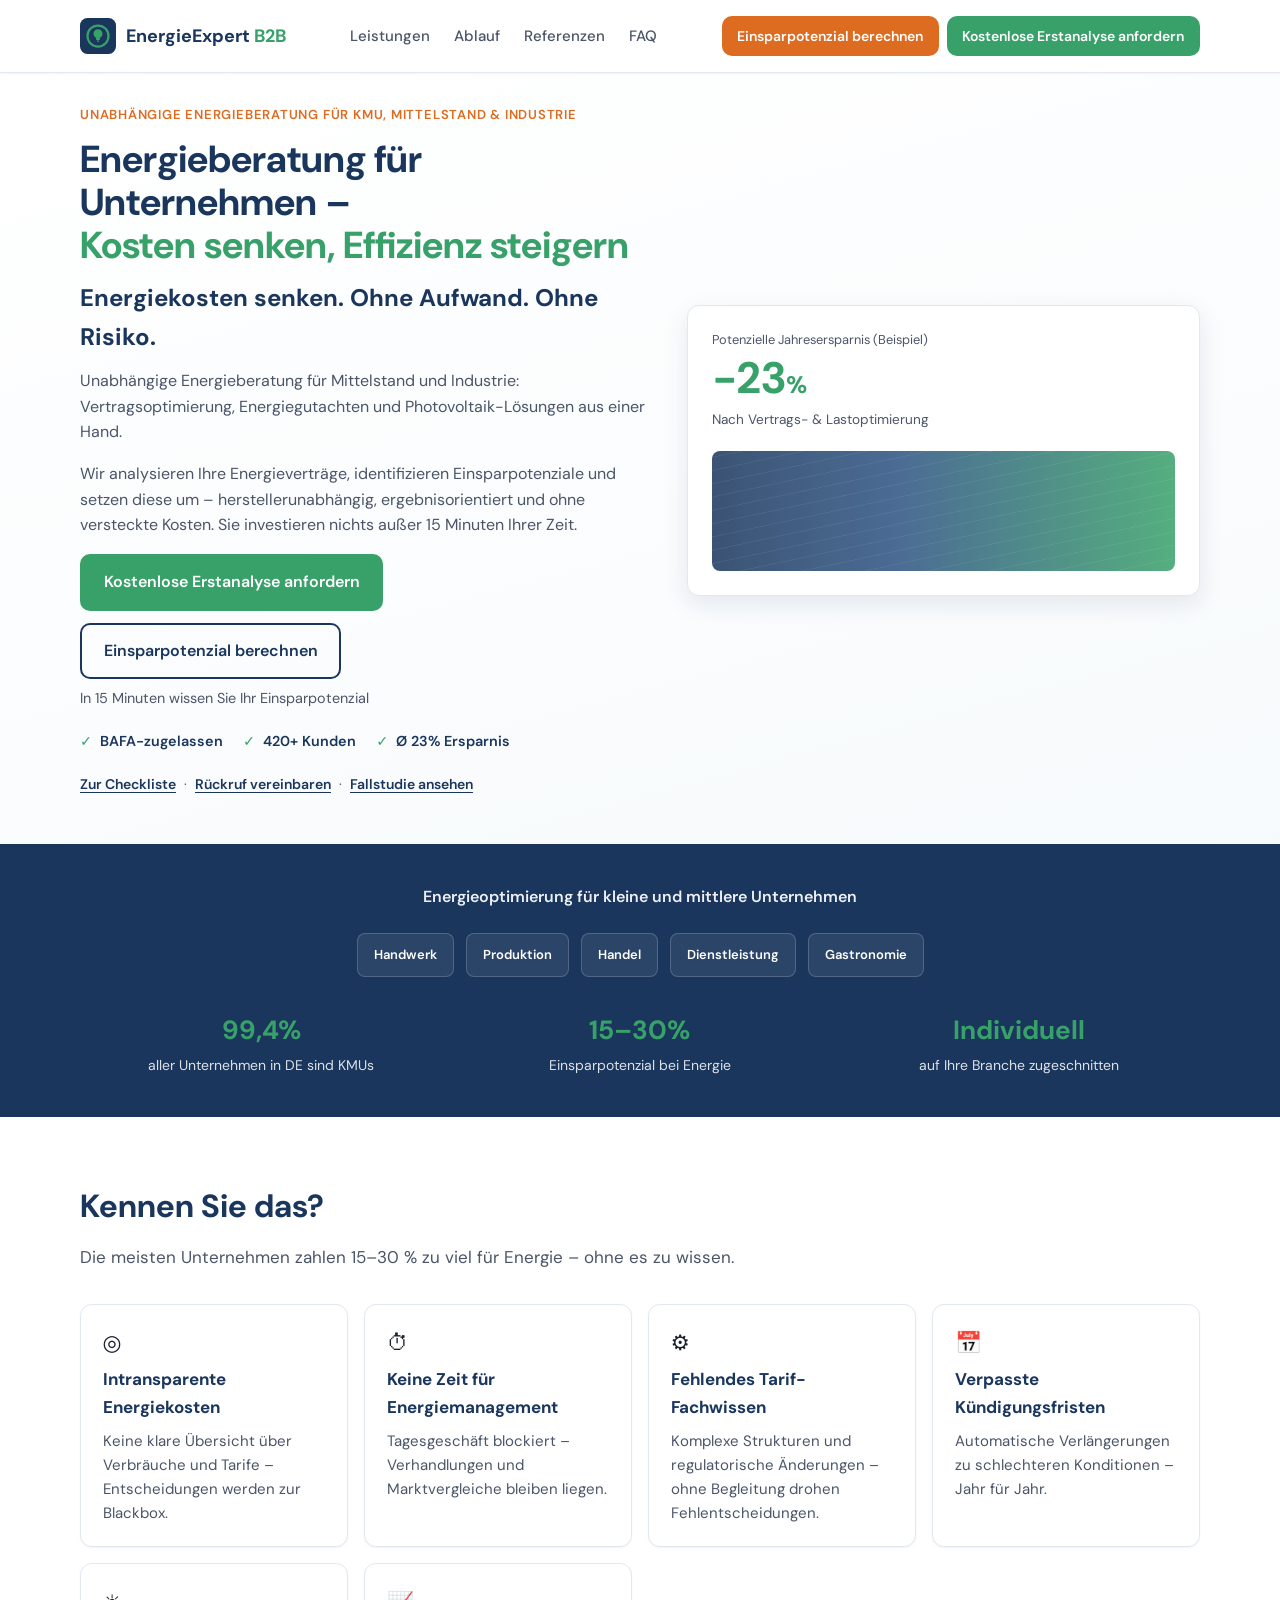
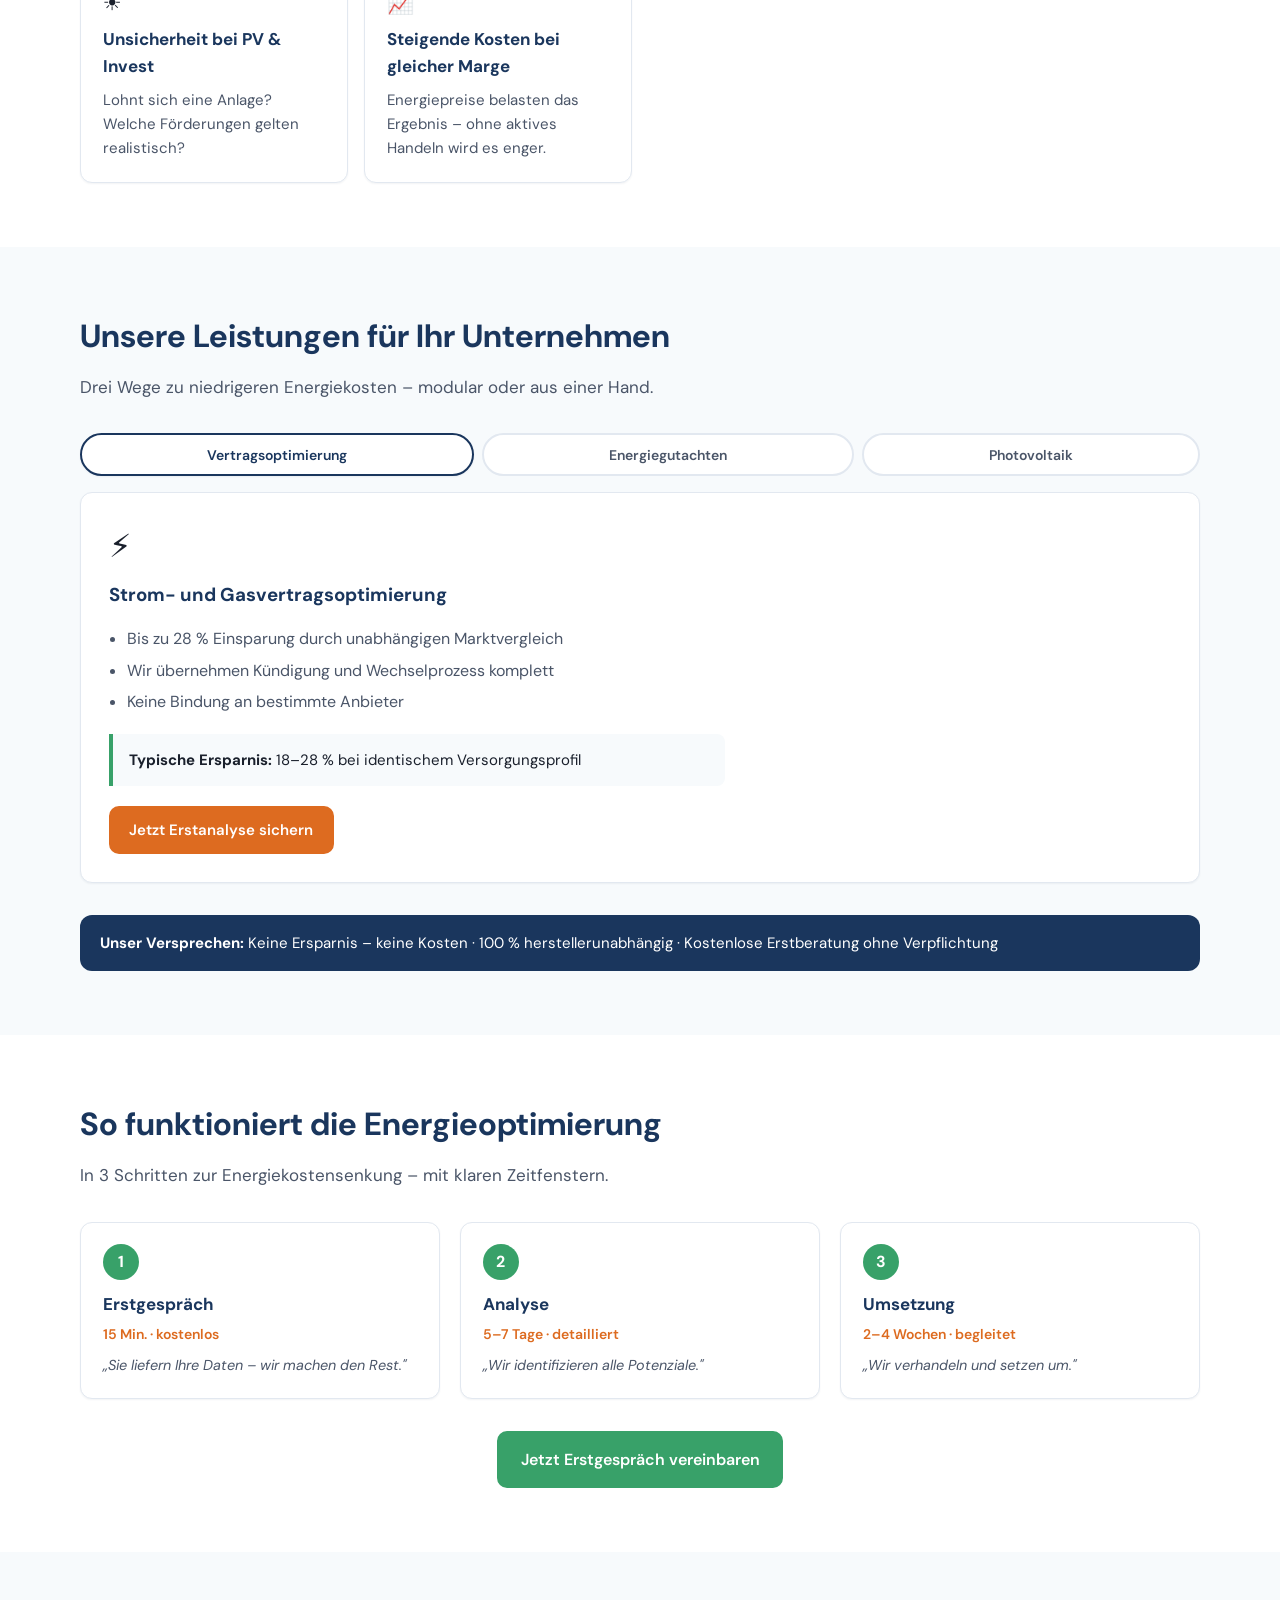
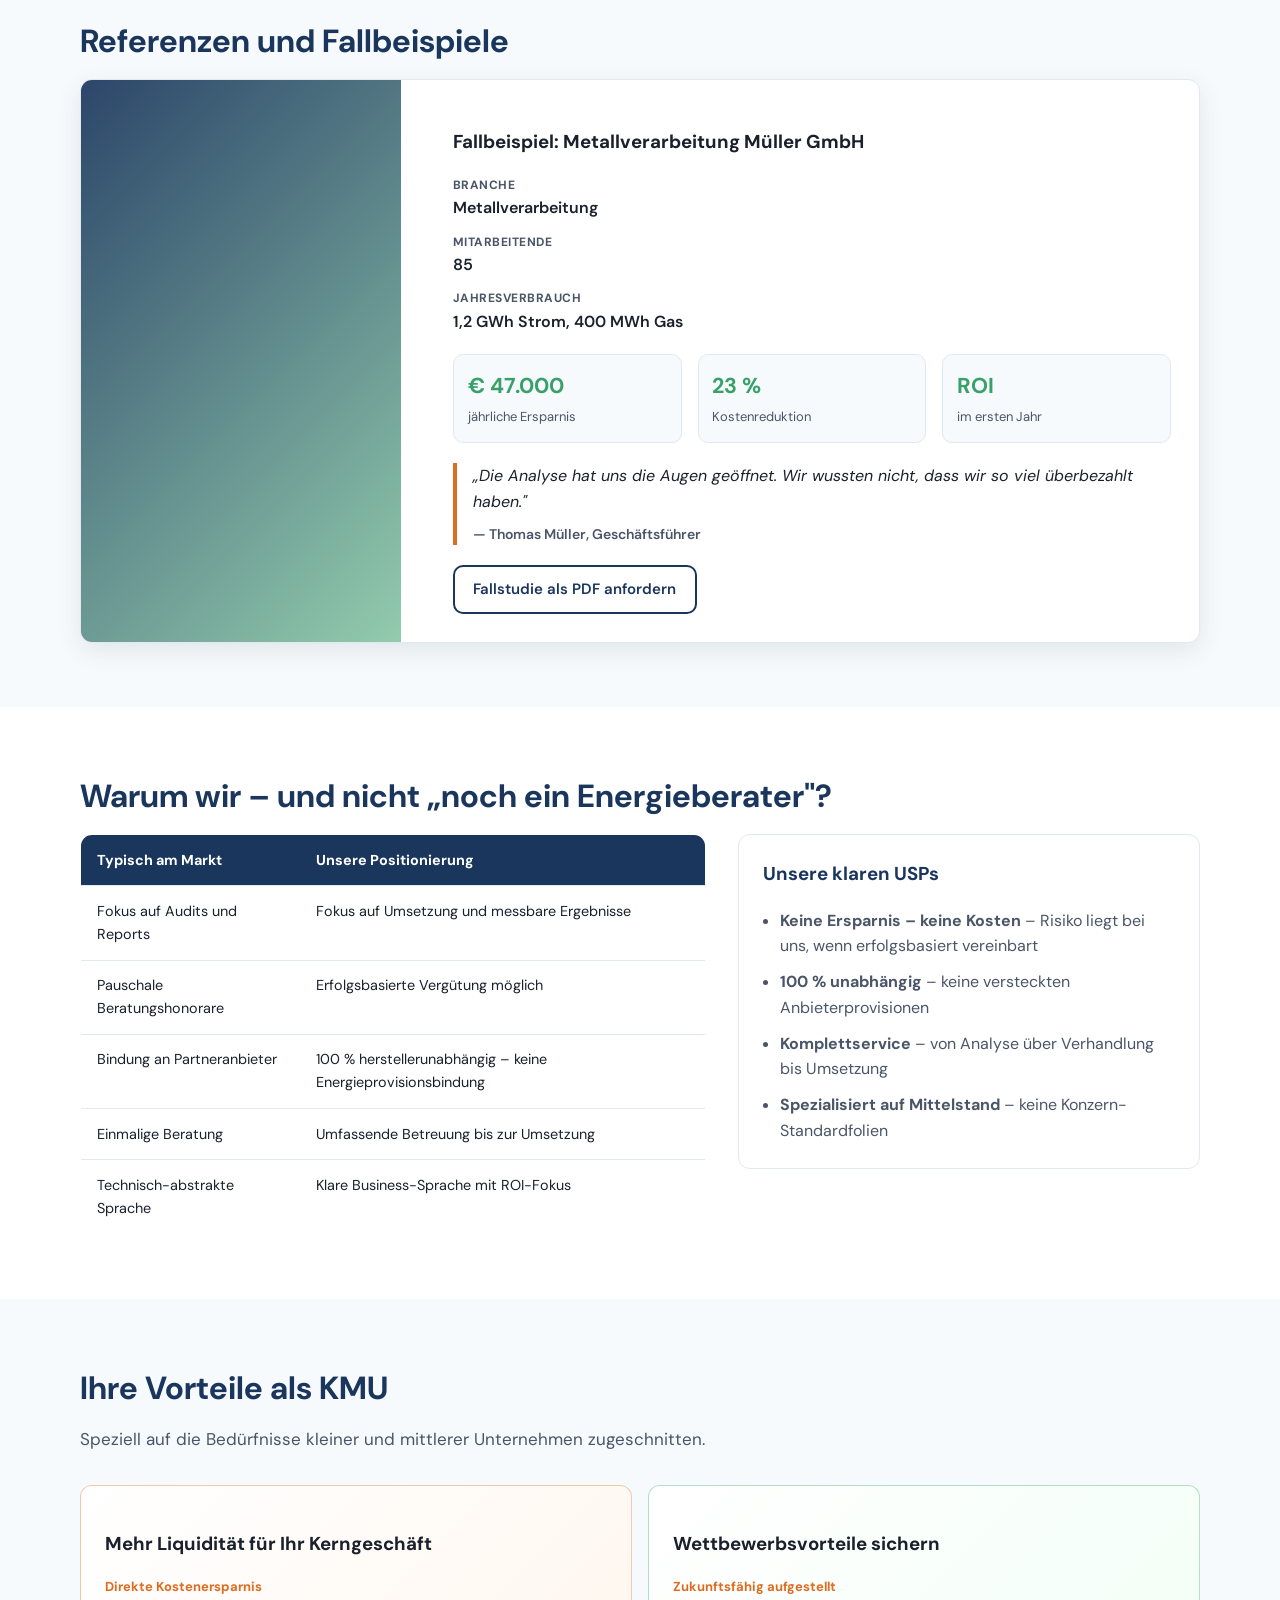
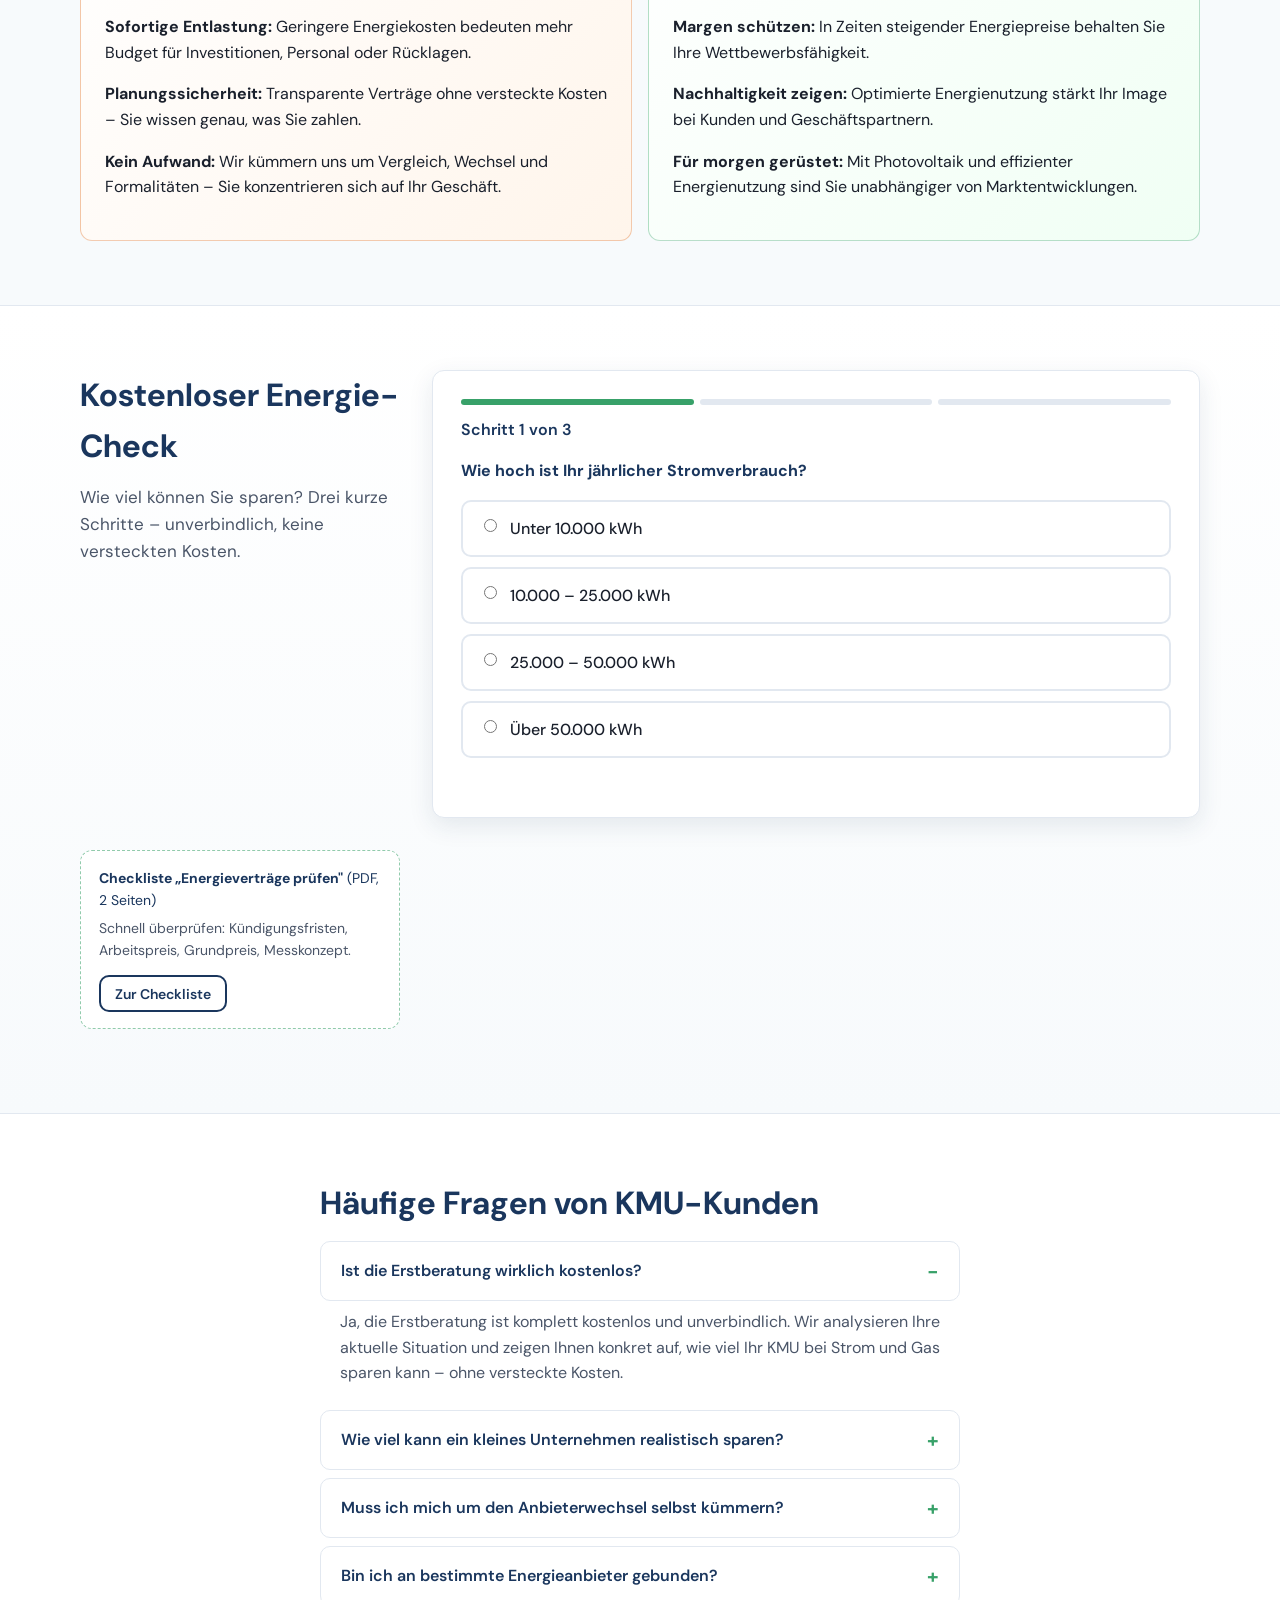
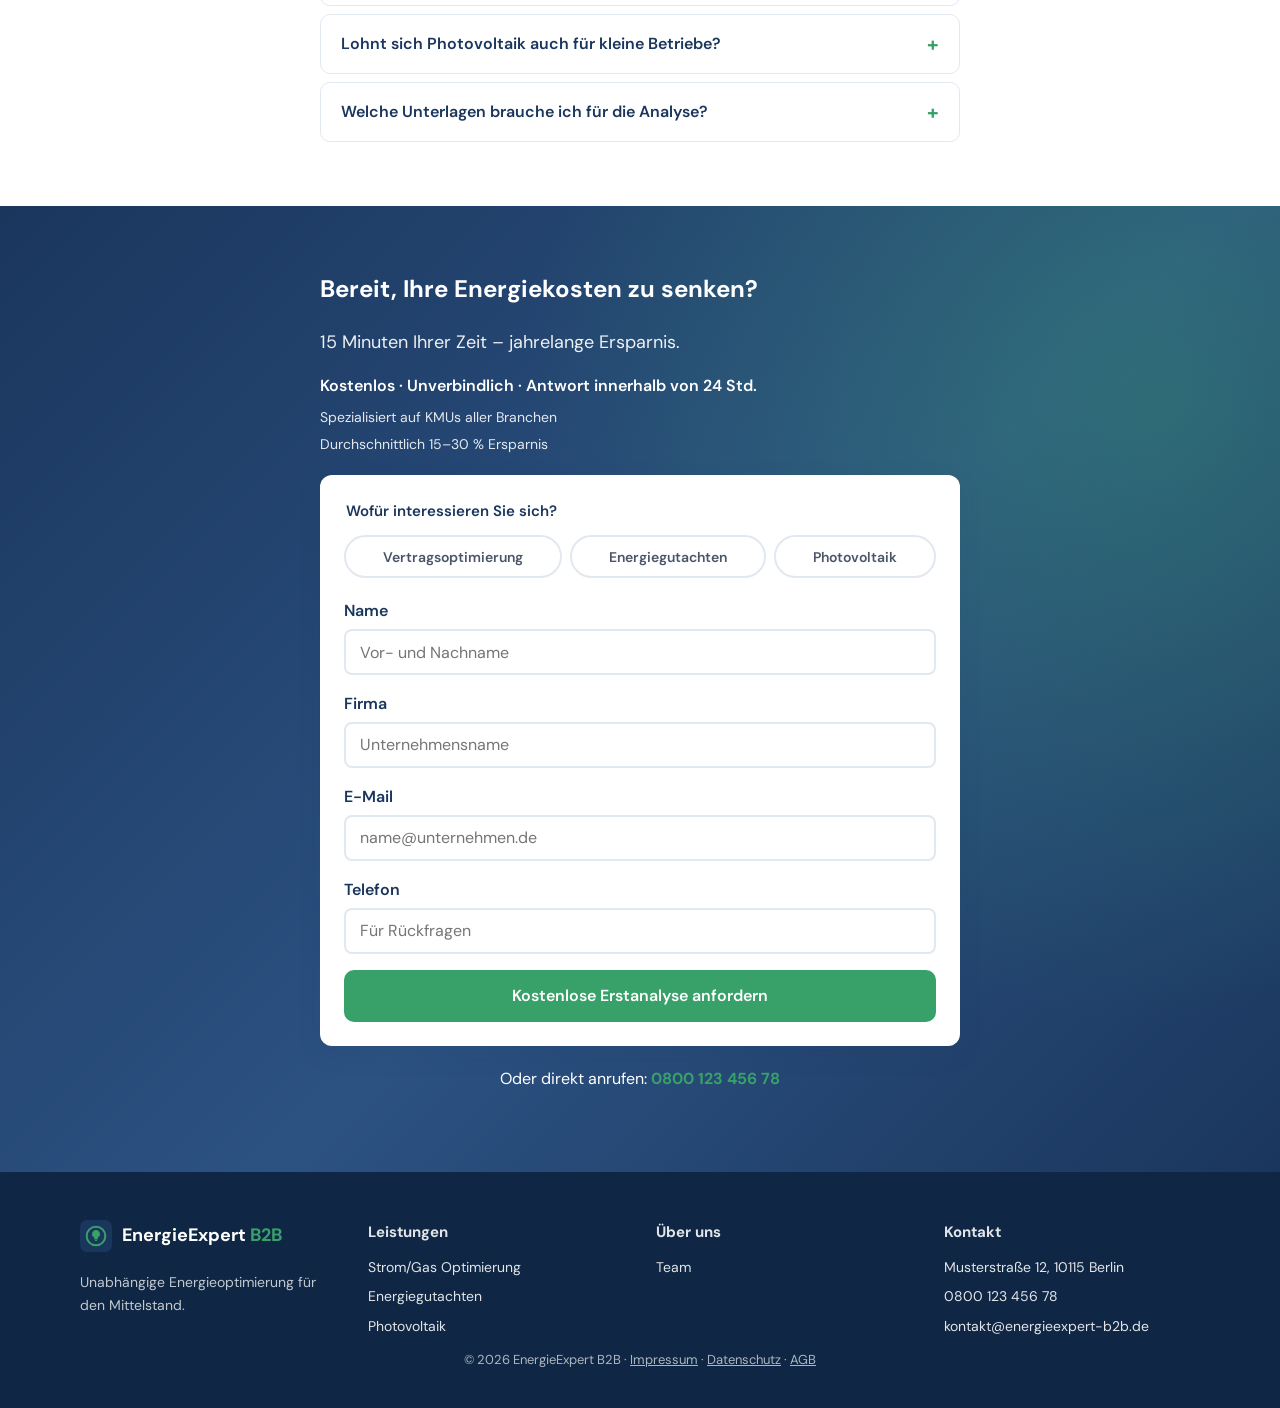
==== index.html @ f547bbf5 "first commit" ====
<!DOCTYPE html>
<html lang="de">
<head>
  <meta charset="UTF-8">
  <meta name="viewport" content="width=device-width, initial-scale=1.0">
  <meta name="description" content="Unabhängige Energieberatung für Mittelstand und Industrie. ✓ Stromoptimierung ✓ Gasverträge ✓ Photovoltaik. Kostenlose Erstanalyse – jetzt Einsparpotenzial berechnen.">
  <meta name="keywords" content="Energieberatung Unternehmen, Stromkosten senken Gewerbe, Energieoptimierung Mittelstand, Gasvertrag Gewerbe wechseln, Photovoltaik Gewerbe Beratung, Energiegutachten Unternehmen, BAFA Energieberatung Mittelstand">
  <title>Energieberatung für Unternehmen | Bis 28% Kosten sparen | EnergieExpert B2B</title>
  <link rel="preconnect" href="https://fonts.googleapis.com">
  <link rel="preconnect" href="https://fonts.gstatic.com" crossorigin>
  <link href="https://fonts.googleapis.com/css2?family=DM+Sans:ital,opsz,wght@0,9..40,400;0,9..40,500;0,9..40,600;0,9..40,700;1,9..40,400&display=swap" rel="stylesheet">
  <link rel="stylesheet" href="css/styles.css">
</head>
<body>
  <a class="skip-link" href="#main">Zum Inhalt springen</a>

  <!-- Sticky Header -->
  <header class="site-header" id="site-header">
    <div class="container header-inner">
      <a href="#" class="logo" aria-label="EnergieExpert B2B Startseite">
        <svg width="36" height="36" viewBox="0 0 48 48" fill="none" aria-hidden="true">
          <rect width="48" height="48" rx="10" fill="#1A365D"/>
          <circle cx="24" cy="24" r="14" stroke="#38A169" stroke-width="3" fill="none"/>
          <path d="M24 15c-3.3 0-6 2.7-6 6 0 2.1 1.1 4 2.8 5 .4.3.6.6.6 1v1.5c0 .4.3.7.7.7h3.8c.4 0 .7-.3.7-.7V27c0-.4.2-.7.6-1 1.7-1 2.8-2.9 2.8-5 0-3.3-2.7-6-6-6zm-1.5 15h3v.8c0 .4-.3.7-.7.7h-1.6c-.4 0-.7-.3-.7-.7v-.8z" fill="#38A169"/>
        </svg>
        <span>EnergieExpert<span class="logo-accent"> B2B</span></span>
      </a>
      <nav class="nav-minimal" aria-label="Hauptnavigation">
        <a href="#leistungen">Leistungen</a>
        <a href="#ablauf">Ablauf</a>
        <a href="#referenz">Referenzen</a>
        <a href="#faq">FAQ</a>
      </nav>
      <div class="header-cta">
        <a href="#quickcheck" class="btn btn-secondary btn-sm">Einsparpotenzial berechnen</a>
        <a href="#kontakt" class="btn btn-primary btn-sm">Kostenlose Erstanalyse anfordern</a>
      </div>
      <button type="button" class="menu-toggle" aria-expanded="false" aria-controls="mobile-nav" aria-label="Menü öffnen">
        <span></span><span></span><span></span>
      </button>
    </div>
    <div class="mobile-nav" id="mobile-nav" hidden>
      <nav aria-label="Mobile Navigation">
        <a href="#leistungen">Leistungen</a>
        <a href="#ablauf">Ablauf</a>
        <a href="#referenz">Referenzen</a>
        <a href="#faq">FAQ</a>
        <a href="#quickcheck" class="btn btn-secondary">Einsparpotenzial berechnen</a>
        <a href="#kontakt" class="btn btn-primary">Kostenlose Erstanalyse anfordern</a>
      </nav>
    </div>
  </header>

  <main id="main">
    <!-- Hero -->
    <section class="hero" aria-labelledby="hero-heading">
      <div class="container hero-grid">
        <div class="hero-content">
          <p class="eyebrow">Unabhängige Energieberatung für KMU, Mittelstand &amp; Industrie</p>
          <h1 id="hero-heading">Energieberatung für Unternehmen – <span class="hero-em">Kosten senken, Effizienz steigern</span></h1>
          <p class="hero-sub">Energiekosten senken. Ohne Aufwand. Ohne Risiko.</p>
          <p class="hero-value">Unabhängige Energieberatung für Mittelstand und Industrie: Vertragsoptimierung, Energiegutachten und Photovoltaik-Lösungen aus einer Hand.</p>
          <p class="hero-kicker">Wir analysieren Ihre Energieverträge, identifizieren Einsparpotenziale und setzen diese um – herstellerunabhängig, ergebnisorientiert und ohne versteckte Kosten. Sie investieren nichts außer 15 Minuten Ihrer Zeit.</p>
          <div class="hero-actions">
            <a href="#kontakt" class="btn btn-primary btn-lg">Kostenlose Erstanalyse anfordern</a>
            <a href="#quickcheck" class="btn btn-outline btn-lg">Einsparpotenzial berechnen</a>
          </div>
          <p class="hero-micro">In 15 Minuten wissen Sie Ihr Einsparpotenzial</p>
          <ul class="trust-badges trust-badges--hero">
            <li><span class="check" aria-hidden="true">✓</span> BAFA-zugelassen</li>
            <li><span class="check" aria-hidden="true">✓</span> 420+ Kunden</li>
            <li><span class="check" aria-hidden="true">✓</span> Ø 23% Ersparnis</li>
          </ul>
          <div class="secondary-cta-row" role="navigation" aria-label="Weitere Angebote">
            <a href="#checkliste" class="link-cta">Zur Checkliste</a>
            <span class="dot" aria-hidden="true">·</span>
            <a href="#" class="link-cta" data-calendly>Rückruf vereinbaren</a>
            <span class="dot" aria-hidden="true">·</span>
            <a href="#referenz" class="link-cta">Fallstudie ansehen</a>
          </div>
        </div>
        <div class="hero-visual" role="img" aria-label="Illustration: Industriegebäude mit Photovoltaikanlage und Energie-Dashboard">
          <div class="hero-card">
            <div class="hero-metric">
              <span class="metric-label">Potenzielle Jahresersparnis (Beispiel)</span>
              <span class="metric-value">−23<span class="metric-unit">%</span></span>
              <span class="metric-note">Nach Vertrags- &amp; Lastoptimierung</span>
            </div>
            <div class="hero-chart" aria-hidden="true"></div>
          </div>
        </div>
      </div>
    </section>

    <!-- KMU Energiemarkt -->
    <section class="trust-strip" aria-labelledby="trust-strip-heading">
      <div class="container">
        <h2 id="trust-strip-heading" class="sr-only">Der Energiemarkt für KMUs</h2>
        <p class="trust-intro">Energieoptimierung für kleine und mittlere Unternehmen</p>
        <ul class="logo-row" aria-label="Branchen">
          <li><span class="logo-placeholder">Handwerk</span></li>
          <li><span class="logo-placeholder">Produktion</span></li>
          <li><span class="logo-placeholder">Handel</span></li>
          <li><span class="logo-placeholder">Dienstleistung</span></li>
          <li><span class="logo-placeholder">Gastronomie</span></li>
        </ul>
        <div class="stats-row">
          <div class="stat">
            <strong>99,4%</strong>
            <span>aller Unternehmen in DE sind KMUs</span>
          </div>
          <div class="stat">
            <strong>15–30%</strong>
            <span>Einsparpotenzial bei Energie</span>
          </div>
          <div class="stat">
            <strong>Individuell</strong>
            <span>auf Ihre Branche zugeschnitten</span>
          </div>
        </div>
      </div>
    </section>

    <!-- Problem-Agitation -->
    <section class="section problems" aria-labelledby="problems-heading">
      <div class="container">
        <h2 id="problems-heading">Kennen Sie das?</h2>
        <p class="section-lead">Die meisten Unternehmen zahlen 15–30&nbsp;% zu viel für Energie – ohne es zu wissen.</p>
        <div class="problem-grid">
          <article class="problem-card">
            <span class="problem-icon" aria-hidden="true">◎</span>
            <h3>Intransparente Energiekosten</h3>
            <p>Keine klare Übersicht über Verbräuche und Tarife – Entscheidungen werden zur Blackbox.</p>
          </article>
          <article class="problem-card">
            <span class="problem-icon" aria-hidden="true">⏱</span>
            <h3>Keine Zeit für Energiemanagement</h3>
            <p>Tagesgeschäft blockiert – Verhandlungen und Marktvergleiche bleiben liegen.</p>
          </article>
          <article class="problem-card">
            <span class="problem-icon" aria-hidden="true">⚙</span>
            <h3>Fehlendes Tarif-Fachwissen</h3>
            <p>Komplexe Strukturen und regulatorische Änderungen – ohne Begleitung drohen Fehlentscheidungen.</p>
          </article>
          <article class="problem-card">
            <span class="problem-icon" aria-hidden="true">📅</span>
            <h3>Verpasste Kündigungsfristen</h3>
            <p>Automatische Verlängerungen zu schlechteren Konditionen – Jahr für Jahr.</p>
          </article>
          <article class="problem-card">
            <span class="problem-icon" aria-hidden="true">☀</span>
            <h3>Unsicherheit bei PV &amp; Invest</h3>
            <p>Lohnt sich eine Anlage? Welche Förderungen gelten realistisch?</p>
          </article>
          <article class="problem-card">
            <span class="problem-icon" aria-hidden="true">📈</span>
            <h3>Steigende Kosten bei gleicher Marge</h3>
            <p>Energiepreise belasten das Ergebnis – ohne aktives Handeln wird es enger.</p>
          </article>
        </div>
      </div>
    </section>

    <!-- Leistungen -->
    <section class="section section-alt services" id="leistungen" aria-labelledby="services-heading">
      <div class="container">
        <h2 id="services-heading">Unsere Leistungen für Ihr Unternehmen</h2>
        <p class="section-lead">Drei Wege zu niedrigeren Energiekosten – modular oder aus einer Hand.</p>

        <div class="tabs" data-tabs>
          <div class="tab-list" role="tablist" aria-label="Leistungsbereiche">
            <button type="button" class="tab is-active" role="tab" aria-selected="true" aria-controls="panel-contract" id="tab-contract">Vertragsoptimierung</button>
            <button type="button" class="tab" role="tab" aria-selected="false" aria-controls="panel-audit" id="tab-audit">Energiegutachten</button>
            <button type="button" class="tab" role="tab" aria-selected="false" aria-controls="panel-pv" id="tab-pv">Photovoltaik</button>
          </div>

          <div id="panel-contract" class="tab-panel is-active" role="tabpanel" aria-labelledby="tab-contract">
            <div class="panel-inner">
              <div class="panel-icon" aria-hidden="true">⚡</div>
              <h3>Strom- und Gasvertragsoptimierung</h3>
              <ul class="benefit-list">
                <li>Bis zu 28&nbsp;% Einsparung durch unabhängigen Marktvergleich</li>
                <li>Wir übernehmen Kündigung und Wechselprozess komplett</li>
                <li>Keine Bindung an bestimmte Anbieter</li>
              </ul>
              <p class="highlight-box"><strong>Typische Ersparnis:</strong> 18–28&nbsp;% bei identischem Versorgungsprofil</p>
              <a href="#kontakt" class="btn btn-secondary" data-select-interest="vertragsoptimierung">Jetzt Erstanalyse sichern</a>
            </div>
          </div>

          <div id="panel-audit" class="tab-panel" role="tabpanel" aria-labelledby="tab-audit" hidden>
            <div class="panel-inner">
              <div class="panel-icon" aria-hidden="true">📋</div>
              <h3>Energiegutachten / Energieanalysen</h3>
              <ul class="benefit-list">
                <li>Transparente Darstellung aller Einsparpotenziale</li>
                <li>Priorisierte Maßnahmenliste mit ROI-Berechnung</li>
                <li>Grundlage für Fördermittel (BAFA, KfW)</li>
                <li>ISO&nbsp;50001-konforme Dokumentation möglich</li>
              </ul>
              <p class="highlight-box"><strong>Fokus:</strong> Umsetzbare Prioritäten statt rein theoretischer Reports</p>
              <a href="#kontakt" class="btn btn-secondary" data-select-interest="energiegutachten">Gutachten anfragen</a>
            </div>
          </div>

          <div id="panel-pv" class="tab-panel" role="tabpanel" aria-labelledby="tab-pv" hidden>
            <div class="panel-inner">
              <div class="panel-icon" aria-hidden="true">☀</div>
              <h3>Photovoltaik-Lösungen</h3>
              <ul class="benefit-list">
                <li>Herstellerunabhängige Wirtschaftlichkeitsberechnung</li>
                <li>Realistische Amortisationszeiten – keine Schönrechnung</li>
                <li>Unterstützung bei Förderanträgen</li>
                <li>Begleitung von Planung bis Inbetriebnahme</li>
              </ul>
              <p class="highlight-box"><strong>Perspektive:</strong> Neben Kostensenkung verbessern Sie Ihre CO<sub>2</sub>-Bilanz messbar</p>
              <a href="#kontakt" class="btn btn-secondary" data-select-interest="photovoltaik">Wirtschaftlichkeit prüfen</a>
            </div>
          </div>
        </div>

        <div class="usp-banner">
          <p><strong>Unser Versprechen:</strong> Keine Ersparnis – keine Kosten · 100&nbsp;% herstellerunabhängig · Kostenlose Erstberatung ohne Verpflichtung</p>
        </div>
      </div>
    </section>

    <!-- Prozess -->
    <section class="section process" id="ablauf" aria-labelledby="process-heading">
      <div class="container">
        <h2 id="process-heading">So funktioniert die Energieoptimierung</h2>
        <p class="section-lead">In 3 Schritten zur Energiekostensenkung – mit klaren Zeitfenstern.</p>
        <ol class="process-steps">
          <li>
            <span class="step-num">1</span>
            <h3>Erstgespräch</h3>
            <p class="step-time">15 Min. · kostenlos</p>
            <p class="step-quote">„Sie liefern Ihre Daten – wir machen den Rest."</p>
          </li>
          <li>
            <span class="step-num">2</span>
            <h3>Analyse</h3>
            <p class="step-time">5–7 Tage · detailliert</p>
            <p class="step-quote">„Wir identifizieren alle Potenziale."</p>
          </li>
          <li>
            <span class="step-num">3</span>
            <h3>Umsetzung</h3>
            <p class="step-time">2–4 Wochen · begleitet</p>
            <p class="step-quote">„Wir verhandeln und setzen um."</p>
          </li>
        </ol>
        <div class="section-cta-center">
          <a href="#kontakt" class="btn btn-primary btn-lg">Jetzt Erstgespräch vereinbaren</a>
        </div>
      </div>
    </section>

    <!-- Case Study -->
    <section class="section section-alt case-study" id="referenz" aria-labelledby="case-heading">
      <div class="container">
        <h2 id="case-heading">Referenzen und Fallbeispiele</h2>
        <article class="case-card">
          <div class="case-visual" aria-hidden="true"></div>
          <div class="case-body">
            <h3>Fallbeispiel: Metallverarbeitung Müller GmbH</h3>
            <dl class="case-meta">
              <div><dt>Branche</dt><dd>Metallverarbeitung</dd></div>
              <div><dt>Mitarbeitende</dt><dd>85</dd></div>
              <div><dt>Jahresverbrauch</dt><dd>1,2 GWh Strom, 400 MWh Gas</dd></div>
            </dl>
            <div class="case-results">
              <div class="case-result">
                <strong>€ 47.000</strong>
                <span>jährliche Ersparnis</span>
              </div>
              <div class="case-result">
                <strong>23&nbsp;%</strong>
                <span>Kostenreduktion</span>
              </div>
              <div class="case-result">
                <strong>ROI</strong>
                <span>im ersten Jahr</span>
              </div>
            </div>
            <blockquote class="case-quote">
              <p>„Die Analyse hat uns die Augen geöffnet. Wir wussten nicht, dass wir so viel überbezahlt haben."</p>
              <footer>— Thomas Müller, Geschäftsführer</footer>
            </blockquote>
            <a href="#" class="btn btn-outline" id="case-pdf-btn">Fallstudie als PDF anfordern</a>
          </div>
        </article>
      </div>
    </section>

    <!-- Differenzierung -->
    <section class="section diff" aria-labelledby="diff-heading">
      <div class="container">
        <h2 id="diff-heading">Warum wir – und nicht „noch ein Energieberater"?</h2>
        <div class="diff-grid">
          <div class="diff-table-wrap">
            <table class="diff-table">
              <caption class="sr-only">Abgrenzung zu typischen Energieberatern</caption>
              <thead>
                <tr>
                  <th scope="col">Typisch am Markt</th>
                  <th scope="col">Unsere Positionierung</th>
                </tr>
              </thead>
              <tbody>
                <tr><td>Fokus auf Audits und Reports</td><td>Fokus auf Umsetzung und messbare Ergebnisse</td></tr>
                <tr><td>Pauschale Beratungshonorare</td><td>Erfolgsbasierte Vergütung möglich</td></tr>
                <tr><td>Bindung an Partneranbieter</td><td>100&nbsp;% herstellerunabhängig – keine Energieprovisionsbindung</td></tr>
                <tr><td>Einmalige Beratung</td><td>Umfassende Betreuung bis zur Umsetzung</td></tr>
                <tr><td>Technisch-abstrakte Sprache</td><td>Klare Business-Sprache mit ROI-Fokus</td></tr>
              </tbody>
            </table>
          </div>
          <div class="usp-list-block">
            <h3>Unsere klaren USPs</h3>
            <ul class="usp-checklist">
              <li><strong>Keine Ersparnis – keine Kosten</strong> – Risiko liegt bei uns, wenn erfolgsbasiert vereinbart</li>
              <li><strong>100&nbsp;% unabhängig</strong> – keine versteckten Anbieterprovisionen</li>
              <li><strong>Komplettservice</strong> – von Analyse über Verhandlung bis Umsetzung</li>
              <li><strong>Spezialisiert auf Mittelstand</strong> – keine Konzern-Standardfolien</li>
            </ul>
          </div>
        </div>
      </div>
    </section>

    <!-- Vorteile für KMU -->
    <section class="section section-alt positioning" aria-labelledby="position-heading">
      <div class="container">
        <h2 id="position-heading">Ihre Vorteile als KMU</h2>
        <p class="section-lead">Speziell auf die Bedürfnisse kleiner und mittlerer Unternehmen zugeschnitten.</p>
        <div class="position-grid">
          <article class="position-card position-cost">
            <h3>Mehr Liquidität für Ihr Kerngeschäft</h3>
            <p class="position-tag">Direkte Kostenersparnis</p>
            <p><strong>Sofortige Entlastung:</strong> Geringere Energiekosten bedeuten mehr Budget für Investitionen, Personal oder Rücklagen.</p>
            <p><strong>Planungssicherheit:</strong> Transparente Verträge ohne versteckte Kosten – Sie wissen genau, was Sie zahlen.</p>
            <p><strong>Kein Aufwand:</strong> Wir kümmern uns um Vergleich, Wechsel und Formalitäten – Sie konzentrieren sich auf Ihr Geschäft.</p>
          </article>
          <article class="position-card position-esg">
            <h3>Wettbewerbsvorteile sichern</h3>
            <p class="position-tag">Zukunftsfähig aufgestellt</p>
            <p><strong>Margen schützen:</strong> In Zeiten steigender Energiepreise behalten Sie Ihre Wettbewerbsfähigkeit.</p>
            <p><strong>Nachhaltigkeit zeigen:</strong> Optimierte Energienutzung stärkt Ihr Image bei Kunden und Geschäftspartnern.</p>
            <p><strong>Für morgen gerüstet:</strong> Mit Photovoltaik und effizienter Energienutzung sind Sie unabhängiger von Marktentwicklungen.</p>
          </article>
        </div>
      </div>
    </section>

    <!-- Lead Magnet Quick Check -->
    <section class="section quickcheck" id="quickcheck" aria-labelledby="quickcheck-heading">
      <div class="container quickcheck-inner">
        <div class="quickcheck-intro">
          <h2 id="quickcheck-heading">Kostenloser Energie-Check</h2>
          <p class="section-lead">Wie viel können Sie sparen? Drei kurze Schritte – unverbindlich, keine versteckten Kosten.</p>
        </div>
        <form class="wizard" id="quickcheck-form" novalidate>
          <div class="wizard-progress" aria-hidden="true">
            <span class="wizard-dot is-active"></span>
            <span class="wizard-dot"></span>
            <span class="wizard-dot"></span>
          </div>
          <p class="wizard-step-label" id="wizard-step-label">Schritt <span id="wizard-step-num">1</span> von 3</p>

          <fieldset class="wizard-step is-active" data-step="1">
            <legend>Wie hoch ist Ihr jährlicher Stromverbrauch?</legend>
            <label class="radio-card"><input type="radio" name="consumption" value="u10" required> Unter 10.000 kWh</label>
            <label class="radio-card"><input type="radio" name="consumption" value="10-25"> 10.000 – 25.000 kWh</label>
            <label class="radio-card"><input type="radio" name="consumption" value="25-50"> 25.000 – 50.000 kWh</label>
            <label class="radio-card"><input type="radio" name="consumption" value="50p"> Über 50.000 kWh</label>
          </fieldset>

          <fieldset class="wizard-step" data-step="2" hidden>
            <legend>Welches Thema ist für Sie am dringlichsten?</legend>
            <label class="radio-card"><input type="radio" name="topic" value="contracts"> Strom/Gas-Verträge optimieren</label>
            <label class="radio-card"><input type="radio" name="topic" value="audit"> Energiegutachten / Förderungen</label>
            <label class="radio-card"><input type="radio" name="topic" value="pv"> Photovoltaik / Eigenverbrauch</label>
            <label class="radio-card"><input type="radio" name="topic" value="mixed"> Kombination / unklar</label>
          </fieldset>

          <fieldset class="wizard-step" data-step="3" hidden>
            <legend>Wie möchten Sie das Ergebnis erhalten?</legend>
            <label class="field">
              <span>E-Mail</span>
              <input type="email" name="email" autocomplete="email" placeholder="name@unternehmen.de">
            </label>
            <label class="field">
              <span>Firma</span>
              <input type="text" name="company" autocomplete="organization" placeholder="Firma GmbH">
            </label>
            <p class="wizard-hint">Wir zeigen Ihnen eine erste Einordnung und melden uns innerhalb von 24&nbsp;Stunden.</p>
          </fieldset>

          <div class="wizard-actions">
            <button type="button" class="btn btn-outline" id="wizard-back" style="display: none;">Zurück</button>
            <button type="submit" class="btn btn-primary" id="wizard-submit" style="display: none;">Termin anfordern</button>
          </div>
          <div class="wizard-result" id="wizard-result" hidden tabindex="-1"></div>
        </form>
        <div class="lead-magnet-notes">
          <div id="checkliste" class="checkliste-box anchor-target">
            <p><strong>Checkliste „Energieverträge prüfen"</strong> (PDF, 2 Seiten)</p>
            <p class="checkliste-meta">Schnell überprüfen: Kündigungsfristen, Arbeitspreis, Grundpreis, Messkonzept.</p>
            <button type="button" class="btn btn-outline btn-sm" id="checkliste-download">Zur Checkliste</button>
          </div>
        </div>
      </div>
    </section>

    <!-- FAQ -->
    <section class="section faq" id="faq" aria-labelledby="faq-heading">
      <div class="container container-narrow">
        <h2 id="faq-heading">Häufige Fragen von KMU-Kunden</h2>
        <div class="accordion" data-accordion>
          <button type="button" class="accordion-trigger" aria-expanded="true" id="acc-1" aria-controls="acc-panel-1">Ist die Erstberatung wirklich kostenlos?</button>
          <div class="accordion-panel" id="acc-panel-1" role="region" aria-labelledby="acc-1">
            <p>Ja, die Erstberatung ist komplett kostenlos und unverbindlich. Wir analysieren Ihre aktuelle Situation und zeigen Ihnen konkret auf, wie viel Ihr KMU bei Strom und Gas sparen kann – ohne versteckte Kosten.</p>
          </div>

          <button type="button" class="accordion-trigger" aria-expanded="false" id="acc-2" aria-controls="acc-panel-2">Wie viel kann ein kleines Unternehmen realistisch sparen?</button>
          <div class="accordion-panel" id="acc-panel-2" role="region" aria-labelledby="acc-2" hidden>
            <p>KMUs sparen durchschnittlich 15–30&nbsp;% ihrer Energiekosten. Bei einem Jahresverbrauch von 25.000 kWh Strom kann das schnell mehrere hundert Euro pro Jahr bedeuten – Geld, das Sie in Ihr Kerngeschäft investieren können.</p>
          </div>

          <button type="button" class="accordion-trigger" aria-expanded="false" id="acc-3" aria-controls="acc-panel-3">Muss ich mich um den Anbieterwechsel selbst kümmern?</button>
          <div class="accordion-panel" id="acc-panel-3" role="region" aria-labelledby="acc-3" hidden>
            <p>Nein, wir übernehmen den kompletten Wechselprozess für Sie – von der Kündigung bis zur Anmeldung beim neuen Anbieter. Sie müssen sich um nichts kümmern und haben keinen Mehraufwand im Tagesgeschäft.</p>
          </div>

          <button type="button" class="accordion-trigger" aria-expanded="false" id="acc-4" aria-controls="acc-panel-4">Bin ich an bestimmte Energieanbieter gebunden?</button>
          <div class="accordion-panel" id="acc-panel-4" role="region" aria-labelledby="acc-4" hidden>
            <p>Nein, wir sind 100&nbsp;% unabhängig und arbeiten nicht auf Provisionsbasis mit Anbietern zusammen. Unsere Empfehlungen basieren ausschließlich auf dem besten Preis-Leistungs-Verhältnis für Ihr Unternehmen.</p>
          </div>

          <button type="button" class="accordion-trigger" aria-expanded="false" id="acc-5" aria-controls="acc-panel-5">Lohnt sich Photovoltaik auch für kleine Betriebe?</button>
          <div class="accordion-panel" id="acc-panel-5" role="region" aria-labelledby="acc-5" hidden>
            <p>Ja, gerade für KMUs mit eigenem Dach kann sich PV schnell rechnen. Wir prüfen individuell, ob und wie sich eine Anlage für Ihren Betrieb lohnt – mit realistischen Zahlen zu Amortisation und Eigenverbrauch.</p>
          </div>

          <button type="button" class="accordion-trigger" aria-expanded="false" id="acc-6" aria-controls="acc-panel-6">Welche Unterlagen brauche ich für die Analyse?</button>
          <div class="accordion-panel" id="acc-panel-6" role="region" aria-labelledby="acc-6" hidden>
            <p>Für den Start reicht Ihre letzte Jahresabrechnung für Strom und/oder Gas. Falls Sie mehrere Standorte haben, benötigen wir die Abrechnungen aller Standorte. Mehr ist für die Erstanalyse nicht nötig.</p>
          </div>
        </div>
      </div>
    </section>

    <!-- Final CTA -->
    <section class="final-cta" id="kontakt" aria-labelledby="final-heading">
      <div class="container container-narrow">
        <h2 id="final-heading">Bereit, Ihre Energiekosten zu senken?</h2>
        <p class="final-sub">15 Minuten Ihrer Zeit – jahrelange Ersparnis.</p>
        <div class="trust-near-form">
          <p>Kostenlos · Unverbindlich · Antwort innerhalb von 24&nbsp;Std.</p>
          <ul class="mini-proof">
            <li>Spezialisiert auf KMUs aller Branchen</li>
            <li>Durchschnittlich 15–30&nbsp;% Ersparnis</li>
          </ul>
        </div>
        <form class="lead-form" id="lead-form" action="#" method="post">
          <fieldset class="interest-selection">
            <legend>Wofür interessieren Sie sich?</legend>
            <div class="interest-buttons" id="interest-buttons">
              <button type="button" class="interest-btn" data-interest="vertragsoptimierung">Vertragsoptimierung</button>
              <button type="button" class="interest-btn" data-interest="energiegutachten">Energiegutachten</button>
              <button type="button" class="interest-btn" data-interest="photovoltaik">Photovoltaik</button>
            </div>
            <input type="hidden" name="interesse" id="interesse-input" value="">
          </fieldset>
          <label class="field">
            <span>Name</span>
            <input type="text" name="name" required autocomplete="name" placeholder="Vor- und Nachname">
          </label>
          <label class="field">
            <span>Firma</span>
            <input type="text" name="firma" required autocomplete="organization" placeholder="Unternehmensname">
          </label>
          <label class="field">
            <span>E-Mail</span>
            <input type="email" name="email" required autocomplete="email" placeholder="name@unternehmen.de">
          </label>
          <label class="field">
            <span>Telefon</span>
            <input type="tel" name="tel" autocomplete="tel" placeholder="Für Rückfragen">
          </label>
          <button type="submit" class="btn btn-primary btn-lg btn-block">Kostenlose Erstanalyse anfordern</button>
        </form>
        <p class="phone-alt">Oder direkt anrufen: <a href="tel:+4980012345678">0800 123 456 78</a></p>
      </div>
    </section>
  </main>

  <!-- Footer -->
  <footer class="site-footer">
    <div class="container footer-grid">
      <div class="footer-brand">
        <a href="#" class="logo logo-footer">
          <svg width="32" height="32" viewBox="0 0 48 48" fill="none" aria-hidden="true">
            <rect width="48" height="48" rx="10" fill="#1A365D"/>
            <circle cx="24" cy="24" r="14" stroke="#38A169" stroke-width="3" fill="none"/>
            <path d="M24 15c-3.3 0-6 2.7-6 6 0 2.1 1.1 4 2.8 5 .4.3.6.6.6 1v1.5c0 .4.3.7.7.7h3.8c.4 0 .7-.3.7-.7V27c0-.4.2-.7.6-1 1.7-1 2.8-2.9 2.8-5 0-3.3-2.7-6-6-6zm-1.5 15h3v.8c0 .4-.3.7-.7.7h-1.6c-.4 0-.7-.3-.7-.7v-.8z" fill="#38A169"/>
          </svg>
          <span>EnergieExpert<span class="logo-accent"> B2B</span></span>
        </a>
        <p class="footer-tagline">Unabhängige Energieoptimierung für den Mittelstand.</p>
      </div>
      <div>
        <h3 class="footer-heading">Leistungen</h3>
        <ul class="footer-links">
          <li><a href="#leistungen">Strom/Gas Optimierung</a></li>
          <li><a href="#leistungen">Energiegutachten</a></li>
          <li><a href="#leistungen">Photovoltaik</a></li>
        </ul>
      </div>
      <div>
        <h3 class="footer-heading">Über uns</h3>
        <ul class="footer-links">
          <li><a href="team.html">Team</a></li>
        </ul>
      </div>
      <div>
        <h3 class="footer-heading">Kontakt</h3>
        <ul class="footer-links">
          <li>Musterstraße 12, 10115 Berlin</li>
          <li><a href="tel:+4980012345678">0800 123 456 78</a></li>
          <li><a href="mailto:kontakt@energieexpert-b2b.de">kontakt@energieexpert-b2b.de</a></li>
        </ul>
      </div>
    </div>
    <div class="footer-bottom">
      <p>© <span id="year"></span> EnergieExpert B2B · <a href="impressum.html">Impressum</a> · <a href="datenschutz.html">Datenschutz</a> · <a href="agb.html">AGB</a></p>
    </div>
  </footer>

  <!-- Sticky mobile CTA -->
  <div class="sticky-cta" id="sticky-cta">
    <a href="#kontakt" class="btn btn-primary btn-block">Erstanalyse anfordern</a>
  </div>

  <!-- Tonalität / SEO Hinweis für Editoren (nicht sichtbar prominent) -->
  <aside class="editor-notes sr-only" aria-label="Redaktionshinweise">
    <h2>Tonalität</h2>
    <p>Aktive Sprache, konkrete Zahlen, ROI-Fokus. Vermeiden: Superlative ohne Beleg, leere Floskeln, erzwungene Dringlichkeit.</p>
    <h2>Sekundäre Keywords</h2>
    <p>Energiekosten reduzieren Industrie, Stromvertrag Gewerbe vergleichen, Energieberater B2B, PV-Anlage Gewerbe Wirtschaftlichkeit, Energieaudit KMU, Strompreisoptimierung Unternehmen.</p>
  </aside>

  <script src="js/main.js"></script>
</body>
</html>
---- css/styles.css ----
/* Design tokens – B2B Energie Landingpage */
:root {
  --color-navy: #1A365D;
  --color-green: #38A169;
  --color-warm-gray: #F7FAFC;
  --color-orange: #DD6B20;
  --color-white: #FFFFFF;
  --color-text: #1A202C;
  --color-text-muted: #4A5568;
  --color-border: #E2E8F0;
  --font: "DM Sans", system-ui, -apple-system, Segoe UI, Roboto, sans-serif;
  --shadow-sm: 0 1px 2px rgba(26, 54, 93, 0.06);
  --shadow-md: 0 8px 24px rgba(26, 54, 93, 0.1);
  --radius: 12px;
  --header-h: 72px;
}

*,
*::before,
*::after {
  box-sizing: border-box;
}

html {
  scroll-behavior: smooth;
}

body {
  margin: 0;
  font-family: var(--font);
  font-size: 1rem;
  line-height: 1.6;
  color: var(--color-text);
  background: var(--color-white);
  padding-bottom: env(safe-area-inset-bottom);
}

img {
  max-width: 100%;
  height: auto;
}

.sr-only {
  position: absolute;
  width: 1px;
  height: 1px;
  padding: 0;
  margin: -1px;
  overflow: hidden;
  clip: rect(0, 0, 0, 0);
  white-space: nowrap;
  border: 0;
}

.skip-link {
  position: absolute;
  left: -9999px;
  top: 0;
  z-index: 1000;
  padding: 0.75rem 1rem;
  background: var(--color-green);
  color: var(--color-white);
  font-weight: 600;
}

.skip-link:focus {
  left: 1rem;
  top: 1rem;
}

.container {
  width: min(1120px, 100% - 2rem);
  margin-inline: auto;
}

.container-narrow {
  width: min(640px, 100% - 2rem);
  margin-inline: auto;
}

/* Header */
.site-header {
  position: sticky;
  top: 0;
  z-index: 900;
  background: rgba(255, 255, 255, 0.94);
  backdrop-filter: blur(10px);
  border-bottom: 1px solid var(--color-border);
  box-shadow: var(--shadow-sm);
}

.header-inner {
  display: flex;
  align-items: center;
  justify-content: space-between;
  gap: 1rem;
  min-height: var(--header-h);
}

.logo {
  display: inline-flex;
  align-items: center;
  gap: 0.6rem;
  font-weight: 700;
  font-size: 1.125rem;
  color: var(--color-navy);
  text-decoration: none;
}

.logo-accent {
  color: var(--color-green);
}

.nav-minimal {
  display: none;
  gap: 1.5rem;
  align-items: center;
}

.nav-minimal a {
  color: var(--color-text-muted);
  text-decoration: none;
  font-weight: 500;
  font-size: 0.9375rem;
}

.nav-minimal a:hover {
  color: var(--color-navy);
}

.header-cta {
  display: none;
  gap: 0.5rem;
  align-items: center;
}

.menu-toggle {
  display: flex;
  flex-direction: column;
  gap: 5px;
  padding: 0.5rem;
  background: none;
  border: none;
  cursor: pointer;
}

.menu-toggle span {
  display: block;
  width: 22px;
  height: 2px;
  background: var(--color-navy);
}

.mobile-nav {
  border-top: 1px solid var(--color-border);
  padding: 1rem;
}

.mobile-nav nav {
  display: flex;
  flex-direction: column;
  gap: 0.75rem;
}

.mobile-nav a {
  color: var(--color-navy);
  text-decoration: none;
  font-weight: 600;
}

.mobile-nav .btn {
  text-align: center;
}

@media (min-width: 960px) {
  .nav-minimal,
  .header-cta {
    display: flex;
  }

  .menu-toggle {
    display: none;
  }

  .mobile-nav {
    display: none !important;
  }
}

/* Buttons */
.btn {
  display: inline-flex;
  align-items: center;
  justify-content: center;
  gap: 0.35rem;
  padding: 0.65rem 1.15rem;
  border-radius: 10px;
  font-family: inherit;
  font-weight: 600;
  font-size: 0.9375rem;
  text-decoration: none;
  border: 2px solid transparent;
  cursor: pointer;
  transition: transform 0.15s ease, box-shadow 0.15s ease, background 0.15s ease;
}

.btn:active {
  transform: translateY(1px);
}

.btn-primary {
  background: var(--color-green);
  color: var(--color-white);
  border-color: var(--color-green);
}

.btn-primary:hover {
  filter: brightness(1.05);
  box-shadow: var(--shadow-md);
}

.btn-secondary {
  background: var(--color-orange);
  color: var(--color-white);
  border-color: var(--color-orange);
}

.btn-secondary:hover {
  filter: brightness(1.05);
}

.btn-outline {
  background: transparent;
  color: var(--color-navy);
  border-color: var(--color-navy);
}

.btn-outline:hover {
  background: var(--color-warm-gray);
}

.btn-sm {
  padding: 0.45rem 0.85rem;
  font-size: 0.875rem;
}

.btn-lg {
  padding: 0.85rem 1.35rem;
  font-size: 1rem;
}

.btn-block {
  width: 100%;
}

/* Hero */
.hero {
  padding: 2rem 0 3rem;
  background: linear-gradient(165deg, var(--color-white) 0%, var(--color-warm-gray) 100%);
}

.hero-grid {
  display: grid;
  gap: 2.5rem;
  align-items: start;
}

@media (min-width: 900px) {
  .hero-grid {
    grid-template-columns: 1.05fr 0.95fr;
    align-items: center;
  }
}

.eyebrow {
  font-size: 0.8125rem;
  font-weight: 600;
  text-transform: uppercase;
  letter-spacing: 0.06em;
  color: var(--color-orange);
  margin: 0 0 0.75rem;
}

.hero h1 {
  font-size: clamp(1.65rem, 3.5vw, 2.35rem);
  line-height: 1.15;
  color: var(--color-navy);
  margin: 0 0 0.75rem;
}

.hero-em {
  display: block;
  color: var(--color-green);
}

.hero-sub {
  font-size: clamp(1.25rem, 2.2vw, 1.5rem);
  font-weight: 700;
  color: var(--color-navy);
  margin: 0 0 0.75rem;
}

.hero-value,
.hero-kicker {
  color: var(--color-text-muted);
  margin: 0 0 1rem;
  max-width: 52ch;
}

.hero-actions {
  display: flex;
  flex-wrap: wrap;
  gap: 0.75rem;
  margin-bottom: 0.5rem;
}

.hero-micro {
  font-size: 0.9rem;
  color: var(--color-text-muted);
  margin: 0 0 1.25rem;
}

.trust-badges {
  list-style: none;
  padding: 0;
  margin: 0 0 1.25rem;
  display: flex;
  flex-wrap: wrap;
  gap: 0.75rem 1.25rem;
  font-size: 0.9rem;
  font-weight: 600;
  color: var(--color-navy);
}

.trust-badges .check {
  color: var(--color-green);
  margin-right: 0.25rem;
}

.secondary-cta-row {
  display: flex;
  flex-wrap: wrap;
  align-items: center;
  gap: 0.35rem 0.5rem;
  font-size: 0.875rem;
}

.link-cta {
  color: var(--color-navy);
  font-weight: 600;
  text-underline-offset: 3px;
}

.link-cta:hover {
  color: var(--color-green);
}

.dot {
  color: var(--color-text-muted);
}

.hero-visual {
  position: relative;
}

.hero-card {
  background: var(--color-white);
  border-radius: var(--radius);
  padding: 1.5rem;
  box-shadow: var(--shadow-md);
  border: 1px solid var(--color-border);
}

.hero-metric {
  text-align: left;
}

.metric-label {
  display: block;
  font-size: 0.8rem;
  color: var(--color-text-muted);
  margin-bottom: 0.35rem;
}

.metric-value {
  font-size: 2.75rem;
  font-weight: 700;
  color: var(--color-green);
  line-height: 1;
}

.metric-unit {
  font-size: 1.5rem;
}

.metric-note {
  display: block;
  font-size: 0.85rem;
  color: var(--color-text-muted);
  margin-top: 0.5rem;
}

.hero-chart {
  margin-top: 1.25rem;
  height: 120px;
  border-radius: 8px;
  background: linear-gradient(90deg, var(--color-navy) 0%, #2C5282 40%, var(--color-green) 100%);
  opacity: 0.85;
  position: relative;
  overflow: hidden;
}

.hero-chart::after {
  content: "";
  position: absolute;
  inset: 0;
  background: repeating-linear-gradient(
    -12deg,
    transparent,
    transparent 12px,
    rgba(255, 255, 255, 0.06) 12px,
    rgba(255, 255, 255, 0.06) 13px
  );
}

/* Trust strip */
.trust-strip {
  padding: 2.5rem 0;
  background: var(--color-navy);
  color: var(--color-white);
}

.trust-intro {
  text-align: center;
  margin: 0 0 1.5rem;
  font-weight: 600;
  opacity: 0.92;
}

.logo-row {
  list-style: none;
  padding: 0;
  margin: 0 0 2rem;
  display: flex;
  flex-wrap: wrap;
  justify-content: center;
  gap: 0.75rem;
}

.logo-placeholder {
  display: inline-flex;
  align-items: center;
  justify-content: center;
  min-height: 44px;
  padding: 0 1rem;
  border-radius: 8px;
  background: rgba(255, 255, 255, 0.08);
  border: 1px solid rgba(255, 255, 255, 0.18);
  font-size: 0.8125rem;
  font-weight: 600;
}

.stats-row {
  display: grid;
  grid-template-columns: repeat(auto-fit, minmax(160px, 1fr));
  gap: 1rem;
  text-align: center;
}

.stat strong {
  display: block;
  font-size: 1.65rem;
  color: var(--color-green);
}

.stat span {
  font-size: 0.875rem;
  opacity: 0.85;
}

/* Sections */
.section {
  padding: 4rem 0;
}

.section-alt {
  background: var(--color-warm-gray);
}

.section h2 {
  font-size: clamp(1.5rem, 2.5vw, 2rem);
  color: var(--color-navy);
  margin: 0 0 0.75rem;
}

.section-lead {
  font-size: 1.0625rem;
  color: var(--color-text-muted);
  margin: 0 0 2rem;
  max-width: 62ch;
}

/* Problems */
.problem-grid {
  display: grid;
  gap: 1rem;
  grid-template-columns: repeat(auto-fit, minmax(260px, 1fr));
}

.problem-card {
  background: var(--color-white);
  padding: 1.35rem;
  border-radius: var(--radius);
  border: 1px solid var(--color-border);
  box-shadow: var(--shadow-sm);
}

.problem-card h3 {
  margin: 0.35rem 0 0.5rem;
  font-size: 1.0625rem;
  color: var(--color-navy);
}

.problem-card p {
  margin: 0;
  font-size: 0.9375rem;
  color: var(--color-text-muted);
}

.problem-icon {
  font-size: 1.35rem;
}

/* Tabs */
.tabs {
  margin-bottom: 2rem;
}

.tab-list {
  display: flex;
  flex-wrap: wrap;
  gap: 0.5rem;
  margin-bottom: 1rem;
}

.tab {
  flex: 1 1 auto;
  min-width: 140px;
  padding: 0.65rem 1rem;
  border-radius: 999px;
  border: 2px solid var(--color-border);
  background: var(--color-white);
  font-family: inherit;
  font-weight: 600;
  font-size: 0.875rem;
  color: var(--color-text-muted);
  cursor: pointer;
}

.tab.is-active {
  border-color: var(--color-navy);
  color: var(--color-navy);
  background: var(--color-white);
  box-shadow: var(--shadow-sm);
}

.tab-panel {
  background: var(--color-white);
  border-radius: var(--radius);
  border: 1px solid var(--color-border);
  padding: 1.75rem;
  box-shadow: var(--shadow-sm);
}

.panel-inner {
  max-width: 56ch;
}

.panel-icon {
  font-size: 2rem;
  margin-bottom: 0.5rem;
}

.panel-inner h3 {
  margin: 0 0 1rem;
  color: var(--color-navy);
}

.benefit-list {
  margin: 0 0 1.25rem;
  padding-left: 1.15rem;
  color: var(--color-text-muted);
}

.benefit-list li + li {
  margin-top: 0.35rem;
}

.highlight-box {
  background: var(--color-warm-gray);
  border-left: 4px solid var(--color-green);
  padding: 0.85rem 1rem;
  margin: 0 0 1.25rem;
  border-radius: 0 8px 8px 0;
  font-size: 0.9375rem;
}

.usp-banner {
  background: var(--color-navy);
  color: var(--color-white);
  padding: 1rem 1.25rem;
  border-radius: var(--radius);
  font-size: 0.9375rem;
}

.usp-banner p {
  margin: 0;
}

/* Process */
.process-steps {
  list-style: none;
  padding: 0;
  margin: 0 0 2rem;
  display: grid;
  gap: 1.25rem;
  grid-template-columns: repeat(auto-fit, minmax(220px, 1fr));
}

.process-steps li {
  background: var(--color-white);
  border: 1px solid var(--color-border);
  border-radius: var(--radius);
  padding: 1.35rem;
  position: relative;
  box-shadow: var(--shadow-sm);
}

.step-num {
  display: inline-flex;
  align-items: center;
  justify-content: center;
  width: 36px;
  height: 36px;
  border-radius: 50%;
  background: var(--color-green);
  color: var(--color-white);
  font-weight: 700;
  margin-bottom: 0.65rem;
}

.process-steps h3 {
  margin: 0 0 0.35rem;
  font-size: 1.0625rem;
  color: var(--color-navy);
}

.step-time {
  margin: 0 0 0.5rem;
  font-size: 0.875rem;
  font-weight: 600;
  color: var(--color-orange);
}

.step-quote {
  margin: 0;
  font-size: 0.9rem;
  color: var(--color-text-muted);
  font-style: italic;
}

.section-cta-center {
  text-align: center;
}

/* Case study */
.case-card {
  display: grid;
  gap: 1.5rem;
  background: var(--color-white);
  border-radius: var(--radius);
  border: 1px solid var(--color-border);
  overflow: hidden;
  box-shadow: var(--shadow-md);
}

@media (min-width: 800px) {
  .case-card {
    grid-template-columns: minmax(220px, 320px) 1fr;
  }
}

.case-visual {
  min-height: 220px;
  background:
    linear-gradient(135deg, rgba(26, 54, 93, 0.92), rgba(56, 161, 105, 0.55)),
    radial-gradient(circle at 30% 40%, rgba(255, 255, 255, 0.25), transparent 55%);
}

.case-body {
  padding: 1.75rem;
}

.case-meta {
  display: grid;
  gap: 0.75rem;
  margin: 1rem 0;
}

.case-meta dt {
  font-size: 0.75rem;
  font-weight: 700;
  text-transform: uppercase;
  letter-spacing: 0.04em;
  color: var(--color-text-muted);
}

.case-meta dd {
  margin: 0;
  font-weight: 600;
}

.case-results {
  display: grid;
  grid-template-columns: repeat(auto-fit, minmax(120px, 1fr));
  gap: 1rem;
  margin: 1.25rem 0;
}

.case-result {
  padding: 0.85rem;
  border-radius: 10px;
  background: var(--color-warm-gray);
  border: 1px solid var(--color-border);
}

.case-result strong {
  display: block;
  font-size: 1.35rem;
  color: var(--color-green);
}

.case-result span {
  font-size: 0.8125rem;
  color: var(--color-text-muted);
}

.case-quote {
  margin: 1.25rem 0;
  padding-left: 1rem;
  border-left: 4px solid var(--color-orange);
}

.case-quote p {
  margin: 0 0 0.5rem;
  font-style: italic;
  color: var(--color-text);
}

.case-quote footer {
  font-size: 0.875rem;
  font-weight: 600;
  color: var(--color-text-muted);
}

/* Diff */
.diff-grid {
  display: grid;
  gap: 2rem;
}

@media (min-width: 900px) {
  .diff-grid {
    grid-template-columns: 1.15fr 0.85fr;
    align-items: start;
  }
}

.diff-table {
  width: 100%;
  border-collapse: collapse;
  font-size: 0.9rem;
  background: var(--color-white);
  border-radius: var(--radius);
  overflow: hidden;
  border: 1px solid var(--color-border);
}

.diff-table th,
.diff-table td {
  padding: 0.85rem 1rem;
  text-align: left;
  border-bottom: 1px solid var(--color-border);
  vertical-align: top;
}

.diff-table thead {
  background: var(--color-navy);
  color: var(--color-white);
}

.diff-table tbody tr:last-child td {
  border-bottom: none;
}

.usp-list-block {
  background: var(--color-white);
  border: 1px solid var(--color-border);
  border-radius: var(--radius);
  padding: 1.5rem;
}

.usp-list-block h3 {
  margin-top: 0;
  color: var(--color-navy);
}

.usp-checklist {
  margin: 0;
  padding-left: 1.1rem;
  color: var(--color-text-muted);
}

.usp-checklist li + li {
  margin-top: 0.65rem;
}

/* Positioning cards */
.position-grid {
  display: grid;
  gap: 1rem;
}

@media (min-width: 768px) {
  .position-grid {
    grid-template-columns: 1fr 1fr;
  }
}

.position-card {
  padding: 1.5rem;
  border-radius: var(--radius);
  border: 1px solid var(--color-border);
}

.position-cost {
  background: linear-gradient(135deg, var(--color-white), #FFF5EB);
  border-color: rgba(221, 107, 32, 0.35);
}

.position-esg {
  background: linear-gradient(135deg, var(--color-white), #F0FFF4);
  border-color: rgba(56, 161, 105, 0.35);
}

.position-tag {
  font-size: 0.8125rem;
  font-weight: 700;
  color: var(--color-orange);
  margin-top: 0;
}

.small-print {
  font-size: 0.8125rem;
  color: var(--color-text-muted);
}

/* Quick check */
.quickcheck {
  background: linear-gradient(180deg, var(--color-white), var(--color-warm-gray));
  border-block: 1px solid var(--color-border);
}

.quickcheck-inner {
  display: grid;
  gap: 2rem;
}

@media (min-width: 900px) {
  .quickcheck-inner {
    grid-template-columns: minmax(240px, 320px) 1fr;
    align-items: start;
  }
}

.wizard {
  background: var(--color-white);
  padding: 1.75rem;
  border-radius: var(--radius);
  border: 1px solid var(--color-border);
  box-shadow: var(--shadow-md);
}

.wizard-progress {
  display: flex;
  gap: 0.35rem;
  margin-bottom: 0.75rem;
}

.wizard-dot {
  flex: 1;
  height: 6px;
  border-radius: 999px;
  background: var(--color-border);
}

.wizard-dot.is-active {
  background: var(--color-green);
}

.wizard-step-label {
  font-weight: 600;
  color: var(--color-navy);
  margin: 0 0 1rem;
}

.wizard fieldset {
  border: none;
  padding: 0;
  margin: 0;
}

.wizard legend {
  font-weight: 700;
  color: var(--color-navy);
  margin-bottom: 1rem;
  padding: 0;
}

.radio-card {
  display: flex;
  align-items: flex-start;
  gap: 0.65rem;
  padding: 0.85rem 1rem;
  border: 2px solid var(--color-border);
  border-radius: 10px;
  margin-bottom: 0.65rem;
  cursor: pointer;
  font-weight: 500;
}

.radio-card:has(input:checked) {
  border-color: var(--color-green);
  background: rgba(56, 161, 105, 0.06);
}

.radio-card input {
  margin-top: 0.2rem;
}

.field {
  display: flex;
  flex-direction: column;
  gap: 0.35rem;
  margin-bottom: 1rem;
  font-weight: 600;
  color: var(--color-navy);
}

.field input {
  padding: 0.65rem 0.85rem;
  border-radius: 8px;
  border: 2px solid var(--color-border);
  font-family: inherit;
  font-size: 1rem;
}

.field input:focus {
  outline: 3px solid rgba(56, 161, 105, 0.35);
  border-color: var(--color-green);
}

.wizard-hint {
  font-size: 0.875rem;
  font-weight: 400;
  color: var(--color-text-muted);
  margin: 0;
}

.wizard-actions {
  display: flex;
  flex-wrap: wrap;
  gap: 0.75rem;
  margin-top: 1.25rem;
}

.wizard-result {
  margin-top: 1.25rem;
  padding: 1rem;
  border-radius: 10px;
  background: rgba(56, 161, 105, 0.12);
  border: 1px solid rgba(56, 161, 105, 0.35);
  font-weight: 600;
  color: var(--color-navy);
}

.lead-magnet-notes {
  font-size: 0.875rem;
  color: var(--color-text-muted);
  align-self: center;
}

.checkliste-box {
  background: var(--color-white);
  border: 1px dashed rgba(56, 161, 105, 0.55);
  border-radius: var(--radius);
  padding: 1rem 1.15rem;
  margin-bottom: 1.25rem;
}

.checkliste-box p {
  margin: 0 0 0.35rem;
  color: var(--color-navy);
}

.checkliste-meta {
  font-weight: 400 !important;
  color: var(--color-text-muted) !important;
  font-size: 0.875rem;
  margin-bottom: 0.85rem !important;
}

.anchor-target {
  scroll-margin-top: calc(var(--header-h) + 1rem);
}

/* FAQ */
.accordion {
  display: flex;
  flex-direction: column;
  gap: 0.5rem;
}

.accordion-trigger {
  width: 100%;
  text-align: left;
  padding: 1rem 1.25rem;
  border-radius: 10px;
  border: 1px solid var(--color-border);
  background: var(--color-white);
  font-family: inherit;
  font-size: 1rem;
  font-weight: 600;
  color: var(--color-navy);
  cursor: pointer;
  display: flex;
  justify-content: space-between;
  align-items: center;
  gap: 0.75rem;
}

.accordion-trigger::after {
  content: "+";
  font-weight: 700;
  color: var(--color-green);
  font-size: 1.25rem;
}

.accordion-trigger[aria-expanded="true"]::after {
  content: "−";
}

.accordion-panel {
  padding: 0 1.25rem 1rem;
  color: var(--color-text-muted);
}

.accordion-panel p {
  margin: 0;
}

/* Final CTA */
.final-cta {
  padding: 4rem 0;
  background: linear-gradient(135deg, var(--color-navy) 0%, #2C5282 55%, var(--color-navy) 100%);
  color: var(--color-white);
  position: relative;
  overflow: hidden;
}

.final-cta::before {
  content: "";
  position: absolute;
  inset: 0;
  background: radial-gradient(circle at 90% 20%, rgba(56, 161, 105, 0.35), transparent 45%);
  pointer-events: none;
}

.final-cta .container-narrow {
  position: relative;
  z-index: 1;
}

.final-cta h2 {
  color: var(--color-white);
  margin-top: 0;
}

.final-sub {
  font-size: 1.125rem;
  opacity: 0.92;
  margin: 0 0 1rem;
}

.trust-near-form {
  margin-bottom: 1.25rem;
}

.trust-near-form p {
  margin: 0 0 0.5rem;
  font-weight: 600;
}

.mini-proof {
  list-style: none;
  padding: 0;
  margin: 0;
  font-size: 0.875rem;
  opacity: 0.88;
}

.mini-proof li + li {
  margin-top: 0.25rem;
}

.lead-form {
  background: var(--color-white);
  padding: 1.5rem;
  border-radius: var(--radius);
  box-shadow: var(--shadow-md);
}

.interest-selection {
  border: none;
  padding: 0;
  margin: 0 0 1.25rem;
}

.interest-selection legend {
  font-weight: 600;
  color: var(--color-navy);
  margin-bottom: 0.75rem;
  font-size: 0.9375rem;
}

.interest-buttons {
  display: flex;
  flex-wrap: wrap;
  gap: 0.5rem;
}

.interest-btn {
  flex: 1 1 auto;
  min-width: 120px;
  padding: 0.65rem 1rem;
  border-radius: 999px;
  border: 2px solid var(--color-border);
  background: var(--color-white);
  font-family: inherit;
  font-weight: 600;
  font-size: 0.875rem;
  color: var(--color-text-muted);
  cursor: pointer;
  transition: all 0.15s ease;
}

.interest-btn:hover {
  border-color: var(--color-navy);
  color: var(--color-navy);
}

.interest-btn.is-active {
  border-color: var(--color-green);
  background: var(--color-green);
  color: var(--color-white);
}

.lead-form .field span {
  color: var(--color-navy);
}

.phone-alt {
  margin-top: 1.25rem;
  text-align: center;
}

.phone-alt a {
  color: var(--color-green);
  font-weight: 700;
  text-decoration: none;
}

.phone-alt a:hover {
  text-decoration: underline;
}

/* Footer */
.site-footer {
  background: #0F2744;
  color: rgba(255, 255, 255, 0.88);
  padding: 3rem 0 1.5rem;
}

.footer-grid {
  display: grid;
  gap: 2rem;
  grid-template-columns: repeat(auto-fit, minmax(180px, 1fr));
}

.logo-footer {
  color: var(--color-white);
}

.footer-tagline {
  font-size: 0.875rem;
  opacity: 0.85;
  margin: 0.75rem 0 0;
}

.footer-heading {
  font-size: 0.9375rem;
  margin: 0 0 0.75rem;
}

.footer-links {
  list-style: none;
  padding: 0;
  margin: 0;
  font-size: 0.875rem;
}

.footer-links li + li {
  margin-top: 0.45rem;
}

.footer-links a {
  color: inherit;
  text-decoration: none;
}

.footer-links a:hover {
  color: var(--color-green);
}

.footer-seals {
  display: flex;
  flex-wrap: wrap;
  justify-content: center;
  gap: 0.75rem;
  margin: 2rem 0 1rem;
}

.seal {
  display: inline-flex;
  align-items: center;
  justify-content: center;
  min-width: 56px;
  min-height: 56px;
  padding: 0 0.75rem;
  border-radius: 8px;
  border: 1px solid rgba(255, 255, 255, 0.2);
  font-size: 0.75rem;
  font-weight: 700;
}

.footer-bottom {
  text-align: center;
  font-size: 0.8125rem;
  opacity: 0.75;
}

.footer-bottom a {
  color: inherit;
}

/* Sticky CTA mobile */
.sticky-cta {
  position: fixed;
  left: 0;
  right: 0;
  bottom: 0;
  padding: 0.65rem 1rem calc(0.65rem + env(safe-area-inset-bottom));
  background: rgba(255, 255, 255, 0.96);
  border-top: 1px solid var(--color-border);
  box-shadow: 0 -4px 16px rgba(26, 54, 93, 0.08);
  z-index: 850;
}

@media (min-width: 960px) {
  .sticky-cta {
    display: none;
  }
}

@media (max-width: 959px) {
  body {
    padding-bottom: 72px;
  }
}

/* Scroll margin for anchors */
[id] {
  scroll-margin-top: calc(var(--header-h) + 0.75rem);
}

/* Reduced motion */
@media (prefers-reduced-motion: reduce) {
  html {
    scroll-behavior: auto;
  }

  .btn {
    transition: none;
  }
}

/* ===========================================
   RESPONSIVE STYLES - Tablet & Mobile
   =========================================== */

/* Large Tablet (max-width: 1024px) */
@media (max-width: 1024px) {
  :root {
    --header-h: 64px;
  }

  .container {
    width: min(1120px, 100% - 1.5rem);
  }

  .section {
    padding: 3rem 0;
  }

  .hero {
    padding: 1.5rem 0 2.5rem;
  }

  .stats-row {
    grid-template-columns: repeat(3, 1fr);
  }
}

/* Tablet (max-width: 900px) */
@media (max-width: 900px) {
  .hero-grid {
    grid-template-columns: 1fr;
    gap: 2rem;
  }

  .hero-visual {
    max-width: 400px;
  }

  .quickcheck-inner {
    grid-template-columns: 1fr;
  }

  .lead-magnet-notes {
    order: -1;
  }
}

/* Small Tablet (max-width: 768px) */
@media (max-width: 768px) {
  :root {
    --header-h: 60px;
  }

  .section {
    padding: 2.5rem 0;
  }

  .section h2 {
    font-size: 1.5rem;
  }

  .section-lead {
    font-size: 1rem;
    margin-bottom: 1.5rem;
  }

  /* Hero adjustments */
  .hero h1 {
    font-size: 1.5rem;
  }

  .hero-sub {
    font-size: 1.15rem;
  }

  .hero-value,
  .hero-kicker {
    font-size: 0.9375rem;
  }

  .hero-actions {
    flex-direction: column;
  }

  .hero-actions .btn {
    width: 100%;
    justify-content: center;
  }

  .trust-badges {
    flex-direction: column;
    gap: 0.5rem;
  }

  .secondary-cta-row {
    flex-direction: column;
    align-items: flex-start;
    gap: 0.5rem;
  }

  .secondary-cta-row .dot {
    display: none;
  }

  /* Hero card */
  .hero-card {
    padding: 1.25rem;
  }

  .metric-value {
    font-size: 2.25rem;
  }

  .metric-unit {
    font-size: 1.25rem;
  }

  .hero-chart {
    height: 80px;
  }

  /* Trust strip */
  .trust-strip {
    padding: 2rem 0;
  }

  .logo-row {
    gap: 0.5rem;
  }

  .logo-placeholder {
    font-size: 0.75rem;
    padding: 0 0.75rem;
    min-height: 38px;
  }

  .stats-row {
    grid-template-columns: 1fr;
    gap: 1.25rem;
  }

  .stat strong {
    font-size: 1.5rem;
  }

  /* Problem grid */
  .problem-grid {
    grid-template-columns: 1fr;
  }

  .problem-card {
    padding: 1.15rem;
  }

  /* Tabs */
  .tab-list {
    flex-direction: column;
  }

  .tab {
    min-width: unset;
    text-align: center;
  }

  .tab-panel {
    padding: 1.25rem;
  }

  /* Process steps */
  .process-steps {
    grid-template-columns: 1fr;
  }

  /* Case study */
  .case-card {
    grid-template-columns: 1fr;
  }

  .case-visual {
    min-height: 160px;
  }

  .case-body {
    padding: 1.25rem;
  }

  .case-results {
    grid-template-columns: repeat(3, 1fr);
  }

  .case-result {
    padding: 0.65rem;
    text-align: center;
  }

  .case-result strong {
    font-size: 1.1rem;
  }

  /* Diff section */
  .diff-grid {
    grid-template-columns: 1fr;
  }

  .diff-table-wrap {
    overflow-x: auto;
    -webkit-overflow-scrolling: touch;
  }

  .diff-table {
    min-width: 480px;
  }

  .diff-table th,
  .diff-table td {
    padding: 0.65rem 0.85rem;
    font-size: 0.85rem;
  }

  /* Position cards */
  .position-grid {
    grid-template-columns: 1fr;
  }

  .position-card {
    padding: 1.25rem;
  }

  /* Wizard */
  .wizard {
    padding: 1.25rem;
  }

  .wizard legend {
    font-size: 0.9375rem;
  }

  .radio-card {
    padding: 0.75rem;
    font-size: 0.9375rem;
  }

  /* FAQ */
  .accordion-trigger {
    padding: 0.85rem 1rem;
    font-size: 0.9375rem;
  }

  .accordion-panel {
    padding: 0 1rem 0.85rem;
    font-size: 0.9375rem;
  }

  /* Final CTA */
  .final-cta {
    padding: 3rem 0;
  }

  .final-cta h2 {
    font-size: 1.5rem;
  }

  .lead-form {
    padding: 1.25rem;
  }

  /* Footer */
  .site-footer {
    padding: 2rem 0 1.25rem;
  }

  .footer-grid {
    grid-template-columns: 1fr 1fr;
    gap: 1.5rem;
  }

  .footer-brand {
    grid-column: 1 / -1;
    text-align: center;
  }

  .footer-brand .logo {
    justify-content: center;
  }

  .footer-seals {
    gap: 0.5rem;
  }

  .seal {
    min-width: 48px;
    min-height: 48px;
    font-size: 0.7rem;
  }
}

/* Mobile (max-width: 480px) */
@media (max-width: 480px) {
  :root {
    --header-h: 56px;
  }

  .container {
    width: 100%;
    padding-inline: 1rem;
  }

  .container-narrow {
    width: 100%;
    padding-inline: 1rem;
  }

  .interest-buttons {
    flex-direction: column;
  }

  .interest-btn {
    min-width: unset;
    width: 100%;
    text-align: center;
  }

  /* Header */
  .logo {
    font-size: 1rem;
  }

  .logo svg {
    width: 28px;
    height: 28px;
  }

  /* Hero */
  .hero {
    padding: 1rem 0 2rem;
  }

  .eyebrow {
    font-size: 0.75rem;
  }

  .hero h1 {
    font-size: 1.35rem;
    line-height: 1.2;
  }

  .hero-sub {
    font-size: 1.05rem;
  }

  .hero-value,
  .hero-kicker {
    font-size: 0.875rem;
  }

  .hero-micro {
    font-size: 0.85rem;
  }

  .trust-badges {
    font-size: 0.85rem;
  }

  .hero-card {
    padding: 1rem;
  }

  .metric-label {
    font-size: 0.75rem;
  }

  .metric-value {
    font-size: 2rem;
  }

  .metric-unit {
    font-size: 1rem;
  }

  .metric-note {
    font-size: 0.8rem;
  }

  .hero-chart {
    height: 60px;
    margin-top: 1rem;
  }

  /* Sections */
  .section {
    padding: 2rem 0;
  }

  .section h2 {
    font-size: 1.35rem;
  }

  .section-lead {
    font-size: 0.9375rem;
  }

  /* Trust strip */
  .trust-strip {
    padding: 1.5rem 0;
  }

  .trust-intro {
    font-size: 0.9375rem;
  }

  .logo-row {
    flex-direction: column;
    align-items: center;
  }

  .logo-placeholder {
    width: 100%;
    max-width: 200px;
  }

  /* Problem cards */
  .problem-card h3 {
    font-size: 1rem;
  }

  .problem-card p {
    font-size: 0.875rem;
  }

  .problem-icon {
    font-size: 1.15rem;
  }

  /* Tabs */
  .tab {
    padding: 0.55rem 0.85rem;
    font-size: 0.8125rem;
  }

  .tab-panel {
    padding: 1rem;
  }

  .panel-icon {
    font-size: 1.5rem;
  }

  .panel-inner h3 {
    font-size: 1.0625rem;
  }

  .benefit-list {
    font-size: 0.875rem;
    padding-left: 1rem;
  }

  .highlight-box {
    padding: 0.75rem;
    font-size: 0.875rem;
  }

  .usp-banner {
    padding: 0.85rem 1rem;
    font-size: 0.875rem;
  }

  /* Process */
  .process-steps li {
    padding: 1rem;
  }

  .step-num {
    width: 32px;
    height: 32px;
    font-size: 0.875rem;
  }

  .process-steps h3 {
    font-size: 1rem;
  }

  .step-time {
    font-size: 0.8125rem;
  }

  .step-quote {
    font-size: 0.85rem;
  }

  /* Case study */
  .case-visual {
    min-height: 120px;
  }

  .case-body {
    padding: 1rem;
  }

  .case-body h3 {
    font-size: 1.0625rem;
  }

  .case-meta dt {
    font-size: 0.7rem;
  }

  .case-meta dd {
    font-size: 0.9375rem;
  }

  .case-results {
    grid-template-columns: 1fr;
    gap: 0.75rem;
  }

  .case-result {
    display: flex;
    align-items: center;
    justify-content: space-between;
    text-align: left;
  }

  .case-result strong {
    font-size: 1.15rem;
  }

  .case-quote {
    margin: 1rem 0;
    padding-left: 0.85rem;
  }

  .case-quote p {
    font-size: 0.9375rem;
  }

  .case-quote footer {
    font-size: 0.8125rem;
  }

  /* Diff */
  .usp-list-block {
    padding: 1.15rem;
  }

  .usp-list-block h3 {
    font-size: 1.0625rem;
  }

  .usp-checklist {
    font-size: 0.875rem;
    padding-left: 1rem;
  }

  /* Position cards */
  .position-card {
    padding: 1rem;
  }

  .position-card h3 {
    font-size: 1.0625rem;
  }

  .position-card p {
    font-size: 0.875rem;
  }

  .position-tag {
    font-size: 0.75rem;
  }

  .small-print {
    font-size: 0.75rem;
  }

  /* Wizard */
  .wizard {
    padding: 1rem;
  }

  .wizard legend {
    font-size: 0.875rem;
    margin-bottom: 0.75rem;
  }

  .radio-card {
    padding: 0.65rem 0.85rem;
    font-size: 0.875rem;
  }

  .field {
    font-size: 0.875rem;
  }

  .field input {
    padding: 0.55rem 0.75rem;
    font-size: 0.9375rem;
  }

  .wizard-hint {
    font-size: 0.8125rem;
  }

  .wizard-result {
    padding: 0.85rem;
    font-size: 0.875rem;
  }

  .checkliste-box {
    padding: 0.85rem 1rem;
  }

  .checkliste-box p {
    font-size: 0.9375rem;
  }

  .checkliste-meta {
    font-size: 0.8125rem !important;
  }

  /* FAQ */
  .accordion-trigger {
    padding: 0.75rem;
    font-size: 0.875rem;
  }

  .accordion-trigger::after {
    font-size: 1.1rem;
  }

  .accordion-panel {
    padding: 0 0.75rem 0.75rem;
    font-size: 0.875rem;
  }

  /* Final CTA */
  .final-cta {
    padding: 2.5rem 0;
  }

  .final-cta h2 {
    font-size: 1.35rem;
  }

  .final-sub {
    font-size: 1rem;
  }

  .trust-near-form p {
    font-size: 0.9375rem;
  }

  .mini-proof {
    font-size: 0.8125rem;
  }

  .lead-form {
    padding: 1rem;
  }

  .lead-form .btn {
    padding: 0.75rem 1rem;
    font-size: 0.9375rem;
  }

  .phone-alt {
    font-size: 0.9375rem;
  }

  /* Footer */
  .site-footer {
    padding: 1.5rem 0 1rem;
  }

  .footer-grid {
    grid-template-columns: 1fr;
    gap: 1.25rem;
    text-align: center;
  }

  .footer-brand {
    grid-column: auto;
  }

  .footer-heading {
    font-size: 0.875rem;
    margin-bottom: 0.5rem;
  }

  .footer-links {
    font-size: 0.8125rem;
  }

  .footer-seals {
    margin: 1.5rem 0 0.75rem;
  }

  .seal {
    min-width: 44px;
    min-height: 44px;
    padding: 0 0.5rem;
    font-size: 0.65rem;
  }

  .footer-bottom {
    font-size: 0.75rem;
  }

  /* Sticky CTA */
  .sticky-cta {
    padding: 0.5rem 0.75rem calc(0.5rem + env(safe-area-inset-bottom));
  }

  .sticky-cta .btn {
    padding: 0.65rem 1rem;
    font-size: 0.9375rem;
  }
}

/* Extra small devices (max-width: 360px) */
@media (max-width: 360px) {
  .container,
  .container-narrow {
    padding-inline: 0.75rem;
  }

  .hero h1 {
    font-size: 1.2rem;
  }

  .hero-sub {
    font-size: 1rem;
  }

  .metric-value {
    font-size: 1.75rem;
  }

  .btn-lg {
    padding: 0.75rem 1rem;
    font-size: 0.9375rem;
  }

  .tab {
    font-size: 0.75rem;
    padding: 0.5rem 0.65rem;
  }

  .case-results {
    gap: 0.5rem;
  }

  .footer-seals {
    flex-wrap: wrap;
  }
}

/* Landscape orientation on mobile */
@media (max-width: 900px) and (orientation: landscape) {
  .hero {
    padding: 1rem 0 1.5rem;
  }

  .hero-grid {
    grid-template-columns: 1.2fr 0.8fr;
    gap: 1.5rem;
    align-items: center;
  }

  .hero-visual {
    max-width: none;
  }

  .hero-actions {
    flex-direction: row;
  }

  .hero-actions .btn {
    width: auto;
  }

  .trust-badges {
    flex-direction: row;
    flex-wrap: wrap;
  }

  .secondary-cta-row {
    flex-direction: row;
    align-items: center;
  }

  .secondary-cta-row .dot {
    display: inline;
  }

  .sticky-cta {
    display: none;
  }

  body {
    padding-bottom: 0;
  }
}

/* Touch device improvements */
@media (hover: none) and (pointer: coarse) {
  .btn {
    min-height: 44px;
  }

  .tab {
    min-height: 44px;
  }

  .accordion-trigger {
    min-height: 48px;
  }

  .radio-card {
    min-height: 48px;
  }

  .menu-toggle {
    min-width: 44px;
    min-height: 44px;
    justify-content: center;
    align-items: center;
  }

  .mobile-nav a {
    min-height: 44px;
    display: flex;
    align-items: center;
  }

  .footer-links a {
    display: inline-block;
    padding: 0.25rem 0;
  }
}

/* High contrast mode support */
@media (prefers-contrast: high) {
  .btn-outline {
    border-width: 3px;
  }

  .problem-card,
  .tab-panel,
  .wizard,
  .lead-form {
    border-width: 2px;
  }

  .accordion-trigger {
    border-width: 2px;
  }
}

/* Print styles */
@media print {
  .site-header,
  .sticky-cta,
  .menu-toggle,
  .mobile-nav {
    display: none !important;
  }

  .hero,
  .section,
  .final-cta {
    padding: 1rem 0;
  }

  .btn {
    border: 1px solid currentColor;
  }

  body {
    padding-bottom: 0;
  }
}
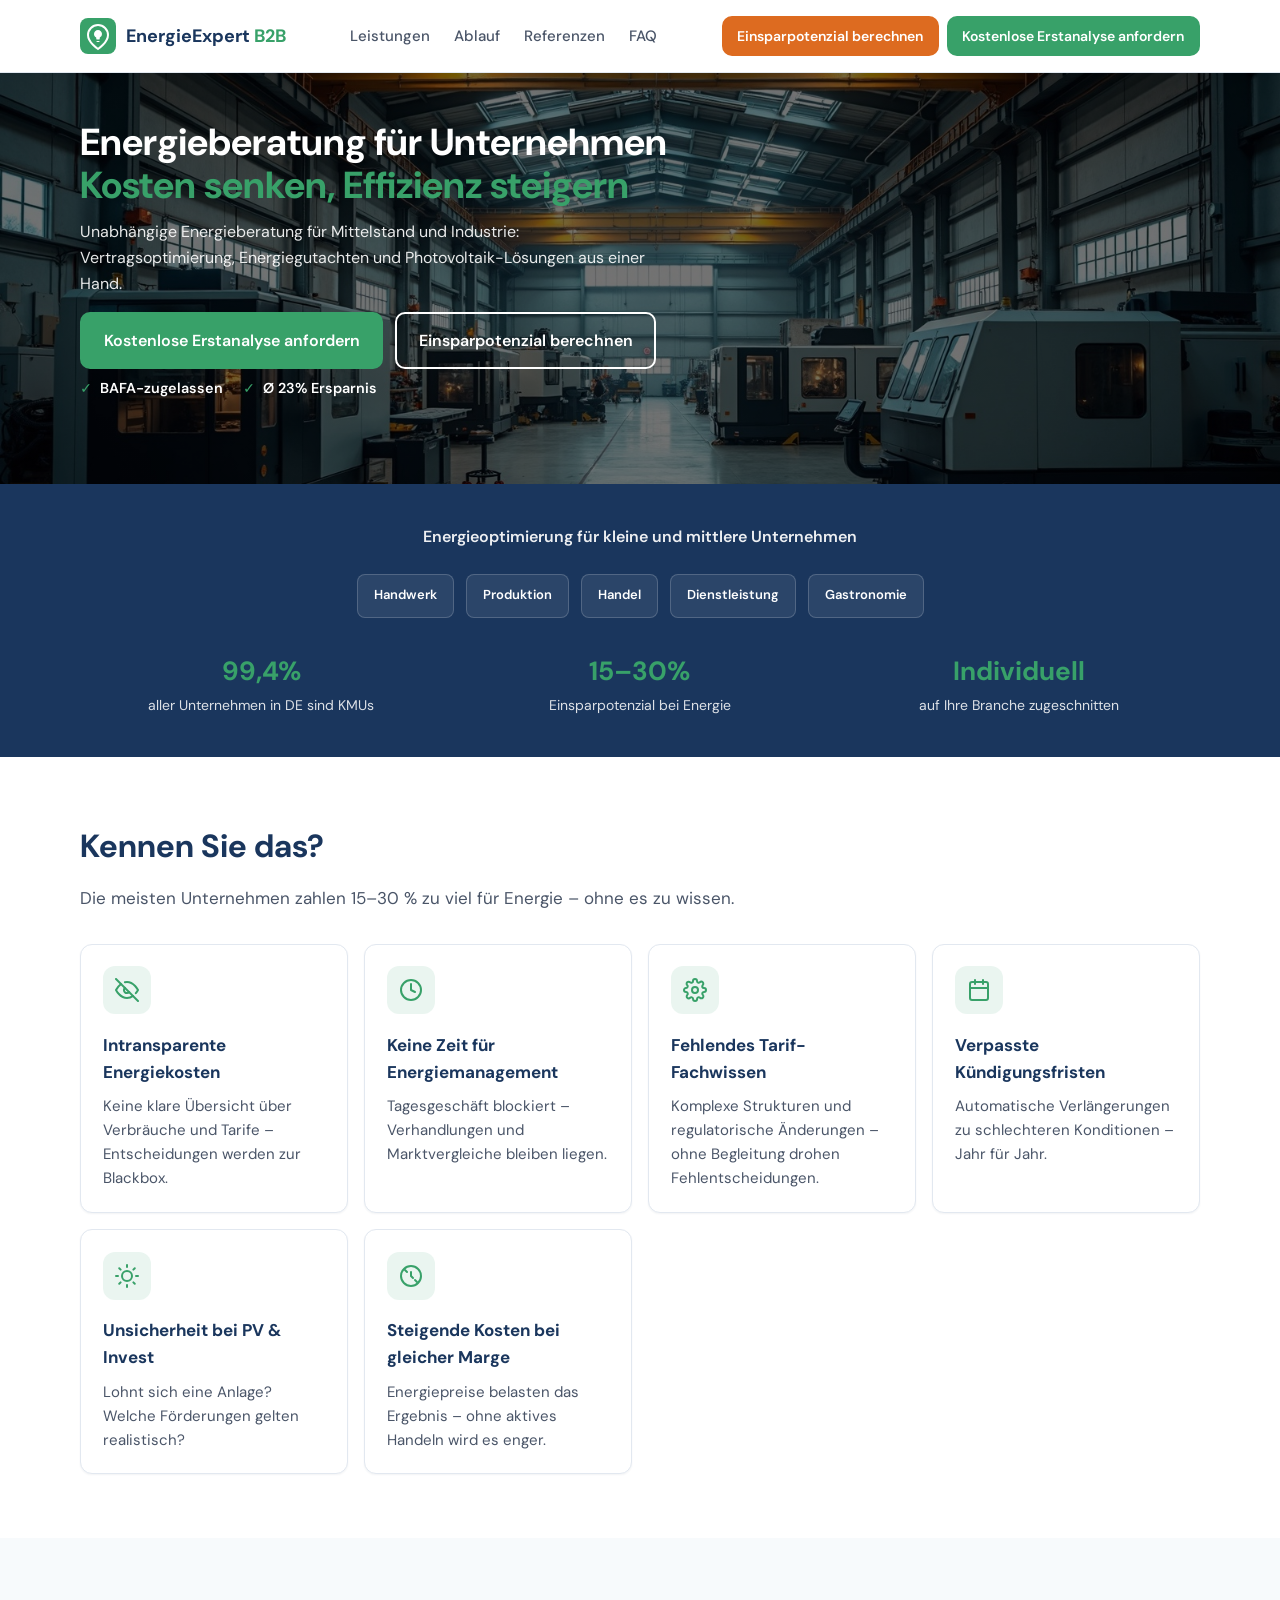
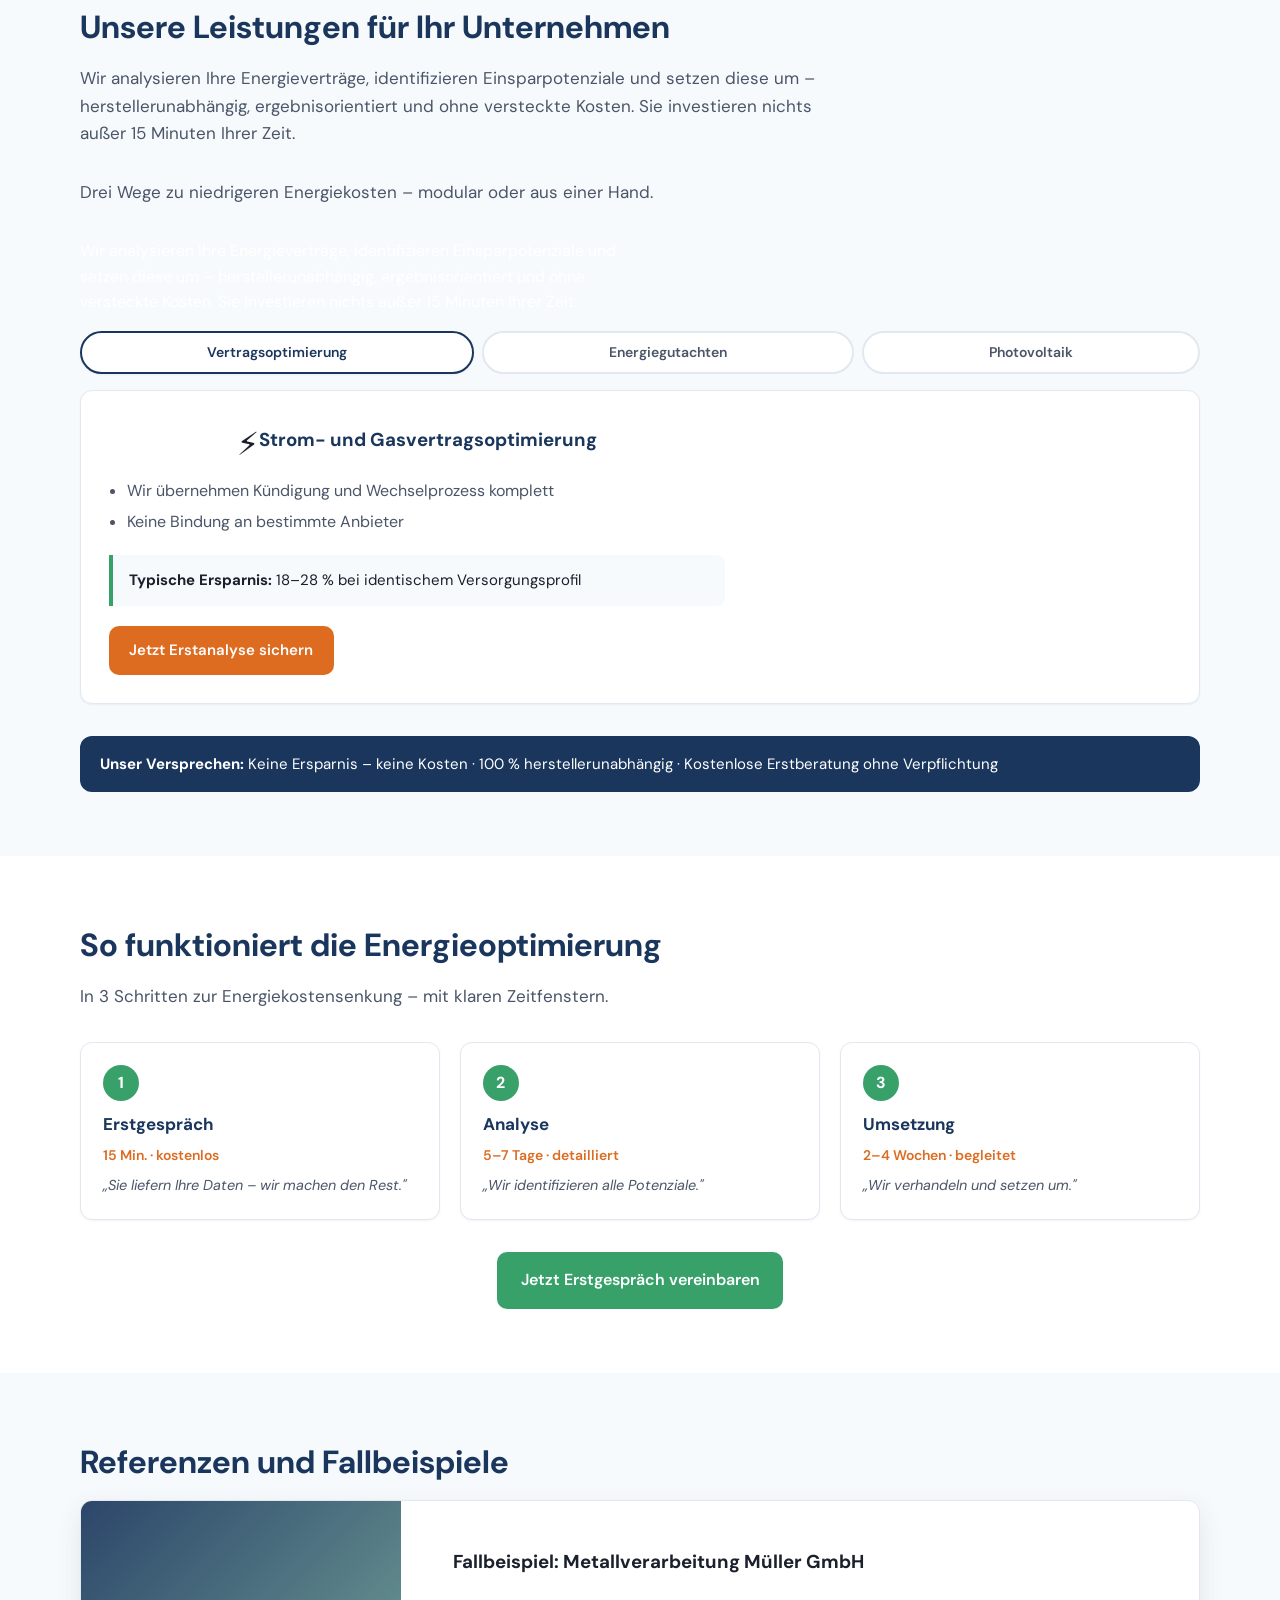
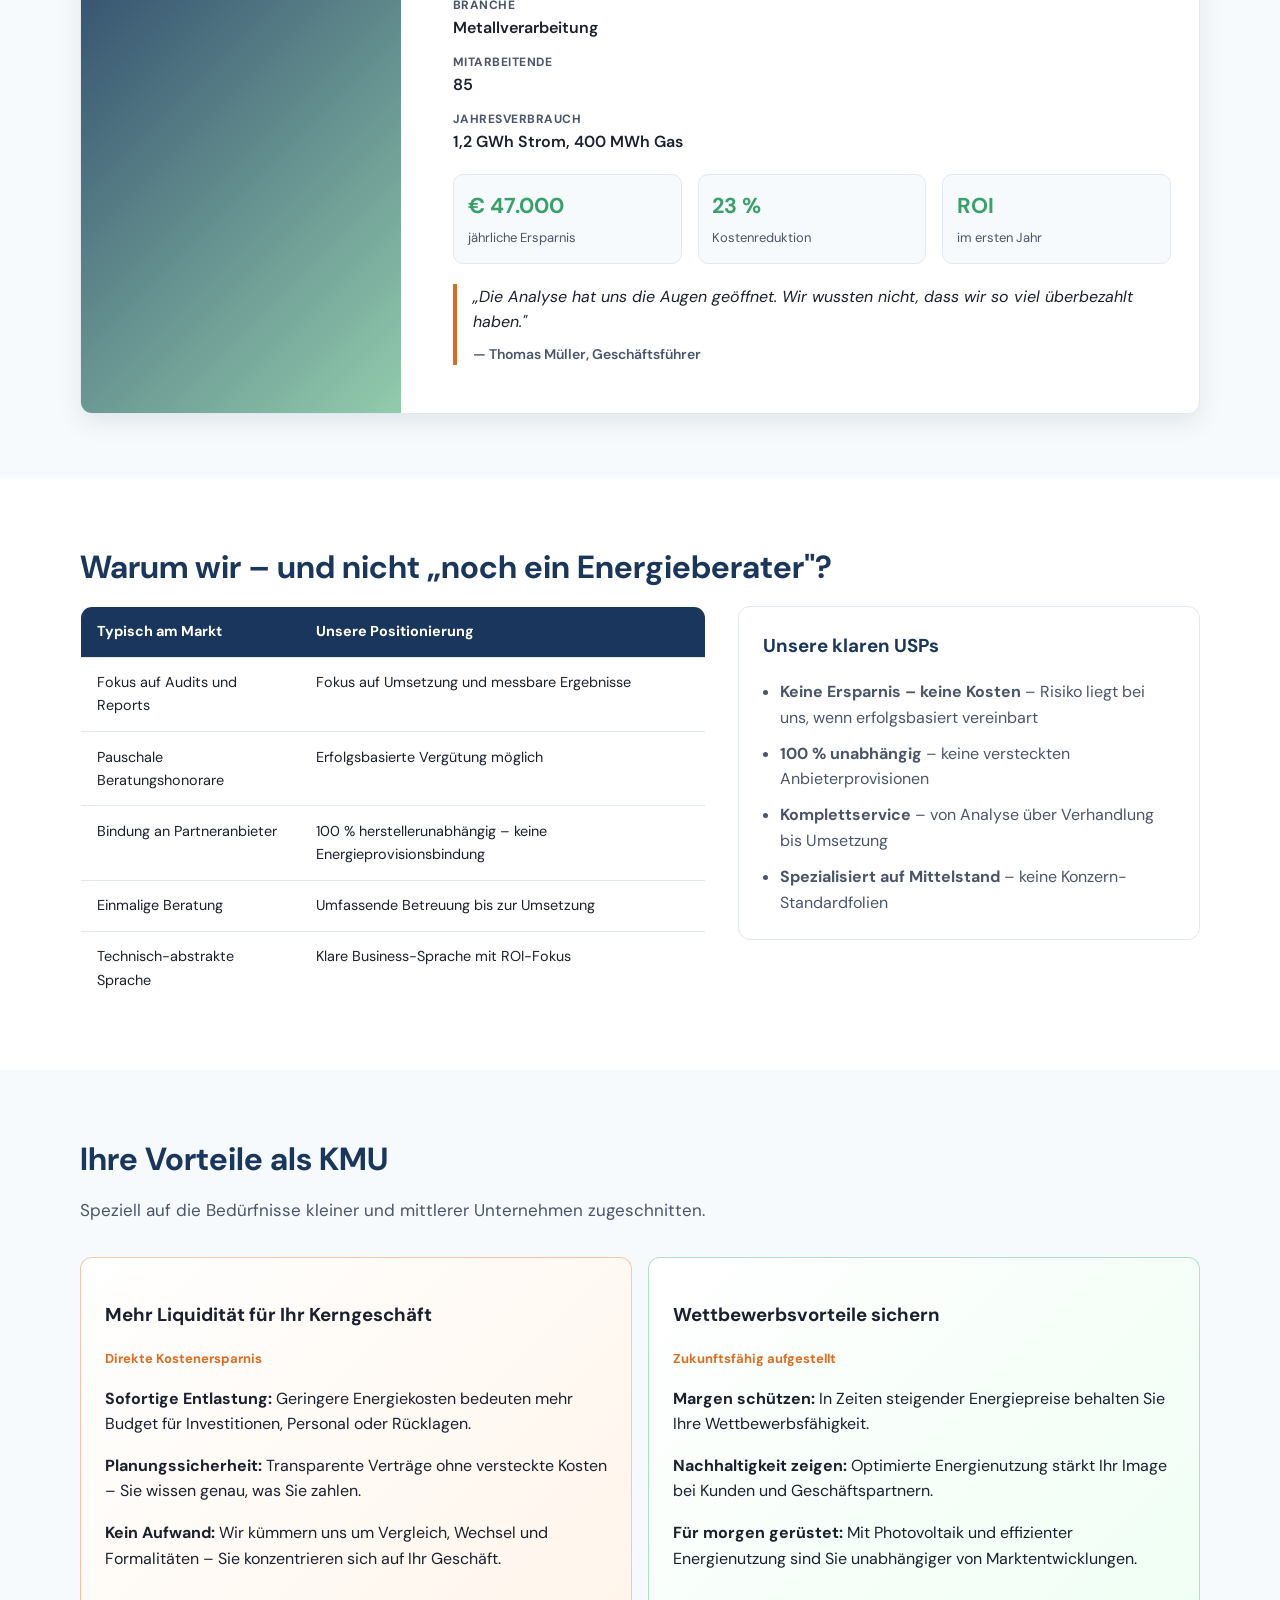
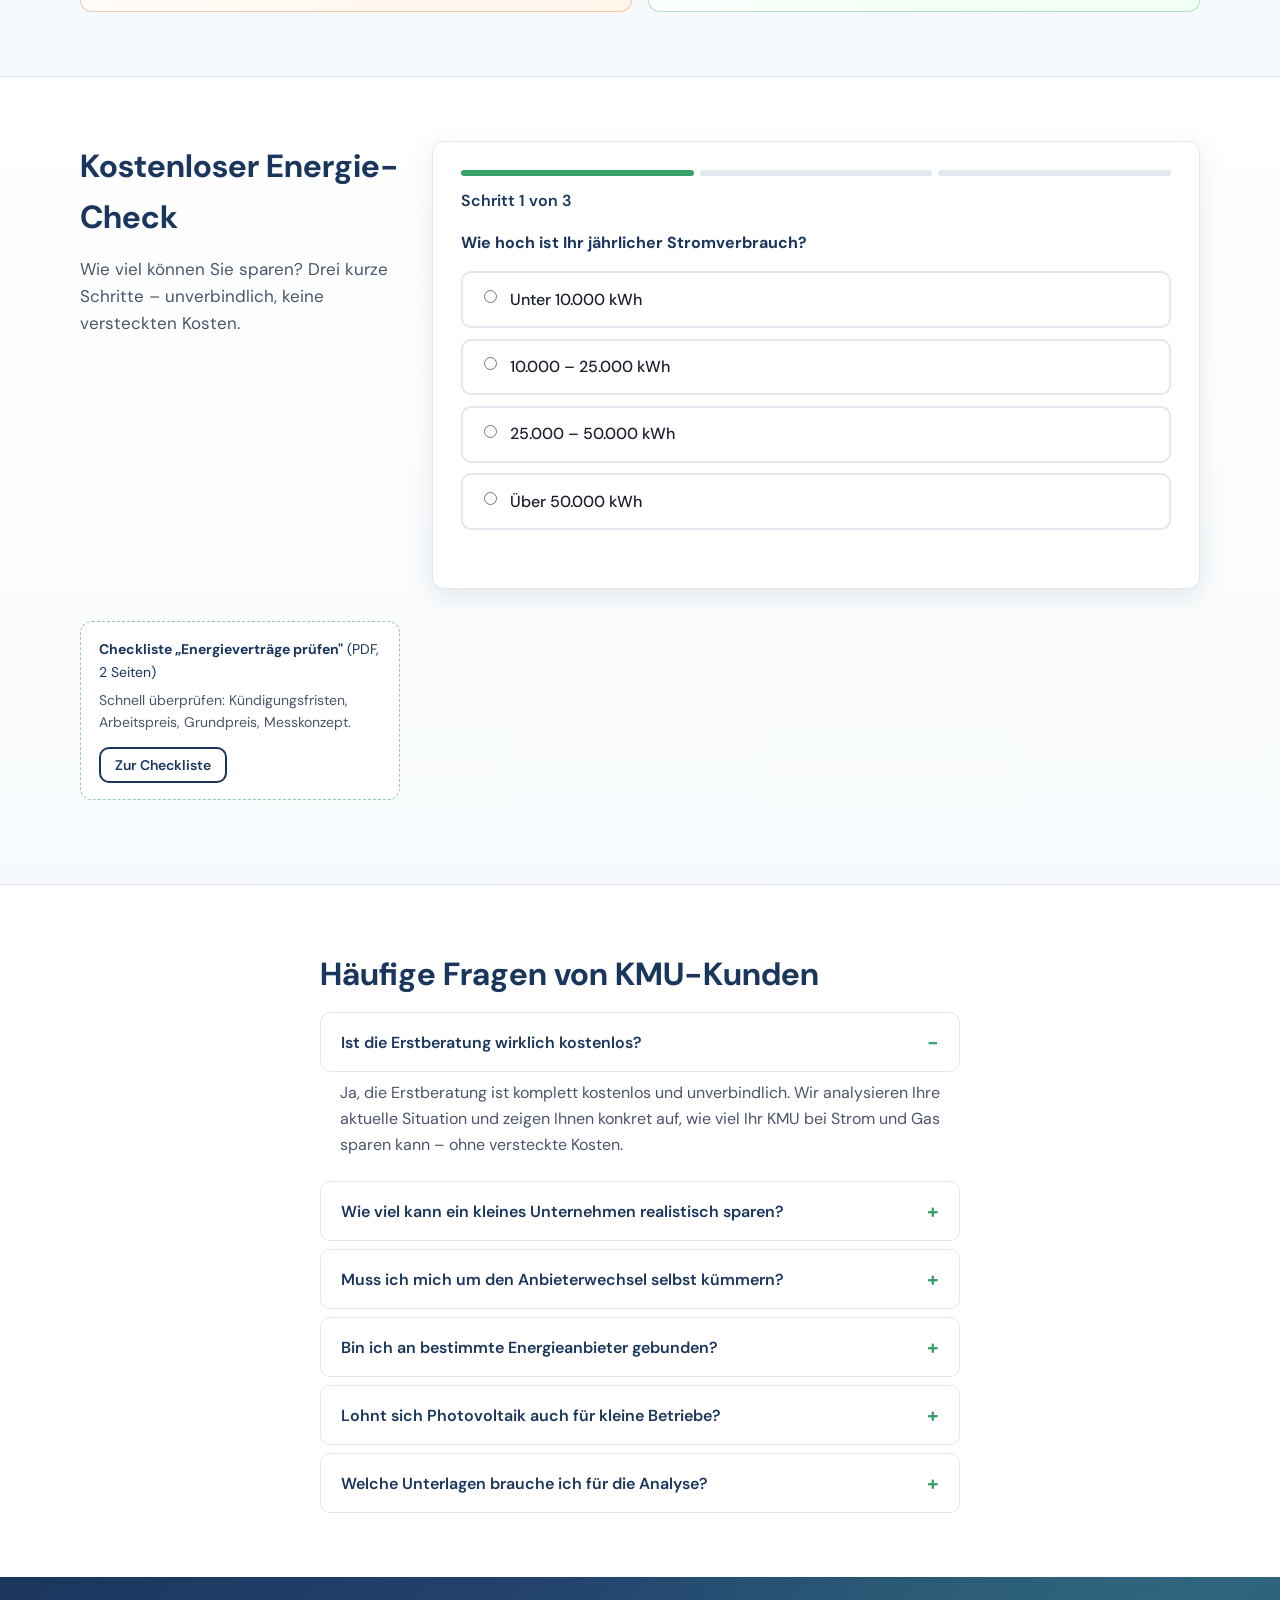
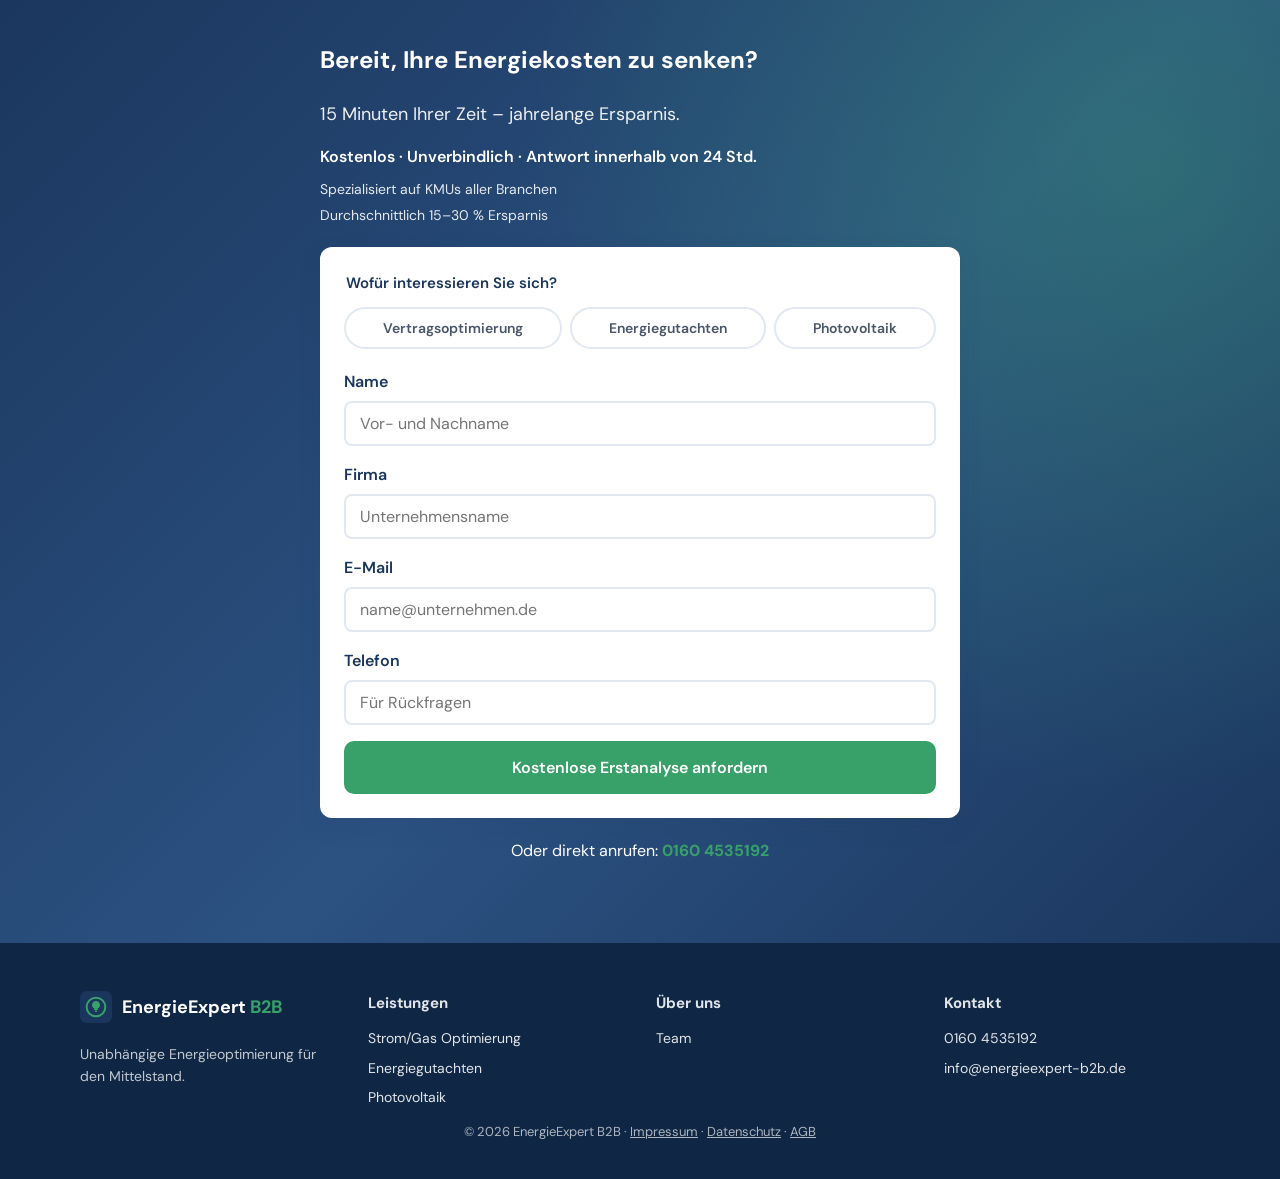
==== commit 5ecaccc2: "fix" ====
--- a/index.html
+++ b/index.html
@@ -18,10 +18,11 @@
   <header class="site-header" id="site-header">
     <div class="container header-inner">
       <a href="#" class="logo" aria-label="EnergieExpert B2B Startseite">
-        <svg width="36" height="36" viewBox="0 0 48 48" fill="none" aria-hidden="true">
-          <rect width="48" height="48" rx="10" fill="#1A365D"/>
-          <circle cx="24" cy="24" r="14" stroke="#38A169" stroke-width="3" fill="none"/>
-          <path d="M24 15c-3.3 0-6 2.7-6 6 0 2.1 1.1 4 2.8 5 .4.3.6.6.6 1v1.5c0 .4.3.7.7.7h3.8c.4 0 .7-.3.7-.7V27c0-.4.2-.7.6-1 1.7-1 2.8-2.9 2.8-5 0-3.3-2.7-6-6-6zm-1.5 15h3v.8c0 .4-.3.7-.7.7h-1.6c-.4 0-.7-.3-.7-.7v-.8z" fill="#38A169"/>
+        <svg width="36" height="36" viewBox="0 0 36 36" fill="none" aria-hidden="true">
+          <rect width="36" height="36" rx="8" fill="#38A169"/>
+          <path d="M18 7c-5.52 0-10 4.48-10 10 0 7.5 10 14 10 14s10-6.5 10-14c0-5.52-4.48-10-10-10z" fill="none" stroke="#fff" stroke-width="2"/>
+          <path d="M18 12c-2.21 0-4 1.79-4 4 0 1.4.74 2.68 1.87 3.35.26.18.4.4.4.65v1c0 .28.22.5.5.5h2.46c.28 0 .5-.22.5-.5v-1c0-.25.14-.47.4-.65A3.996 3.996 0 0022 16c0-2.21-1.79-4-4-4z" fill="#fff"/>
+          <path d="M16.5 23h3v.5c0 .28-.22.5-.5.5h-2c-.28 0-.5-.22-.5-.5v-.5z" fill="#fff"/>
         </svg>
         <span>EnergieExpert<span class="logo-accent"> B2B</span></span>
       </a>
@@ -56,30 +57,20 @@
     <section class="hero" aria-labelledby="hero-heading">
       <div class="container hero-grid">
         <div class="hero-content">
-          <p class="eyebrow">Unabhängige Energieberatung für KMU, Mittelstand &amp; Industrie</p>
-          <h1 id="hero-heading">Energieberatung für Unternehmen – <span class="hero-em">Kosten senken, Effizienz steigern</span></h1>
-          <p class="hero-sub">Energiekosten senken. Ohne Aufwand. Ohne Risiko.</p>
+          <h1 id="hero-heading">Energieberatung für Unternehmen<span class="hero-em">Kosten senken, Effizienz steigern</span></h1>
           <p class="hero-value">Unabhängige Energieberatung für Mittelstand und Industrie: Vertragsoptimierung, Energiegutachten und Photovoltaik-Lösungen aus einer Hand.</p>
-          <p class="hero-kicker">Wir analysieren Ihre Energieverträge, identifizieren Einsparpotenziale und setzen diese um – herstellerunabhängig, ergebnisorientiert und ohne versteckte Kosten. Sie investieren nichts außer 15 Minuten Ihrer Zeit.</p>
+
           <div class="hero-actions">
             <a href="#kontakt" class="btn btn-primary btn-lg">Kostenlose Erstanalyse anfordern</a>
-            <a href="#quickcheck" class="btn btn-outline btn-lg">Einsparpotenzial berechnen</a>
-          </div>
-          <p class="hero-micro">In 15 Minuten wissen Sie Ihr Einsparpotenzial</p>
+            <a href="#quickcheck" class="btn btn-outline-light btn-lg">Einsparpotenzial berechnen</a>
+          </div>
           <ul class="trust-badges trust-badges--hero">
             <li><span class="check" aria-hidden="true">✓</span> BAFA-zugelassen</li>
-            <li><span class="check" aria-hidden="true">✓</span> 420+ Kunden</li>
             <li><span class="check" aria-hidden="true">✓</span> Ø 23% Ersparnis</li>
           </ul>
-          <div class="secondary-cta-row" role="navigation" aria-label="Weitere Angebote">
-            <a href="#checkliste" class="link-cta">Zur Checkliste</a>
-            <span class="dot" aria-hidden="true">·</span>
-            <a href="#" class="link-cta" data-calendly>Rückruf vereinbaren</a>
-            <span class="dot" aria-hidden="true">·</span>
-            <a href="#referenz" class="link-cta">Fallstudie ansehen</a>
-          </div>
-        </div>
-        <div class="hero-visual" role="img" aria-label="Illustration: Industriegebäude mit Photovoltaikanlage und Energie-Dashboard">
+          
+        </div>
+       <!--  <div class="hero-visual" role="img" aria-label="Illustration: Industriegebäude mit Photovoltaikanlage und Energie-Dashboard">
           <div class="hero-card">
             <div class="hero-metric">
               <span class="metric-label">Potenzielle Jahresersparnis (Beispiel)</span>
@@ -88,7 +79,7 @@
             </div>
             <div class="hero-chart" aria-hidden="true"></div>
           </div>
-        </div>
+        </div> -->
       </div>
     </section>
 
@@ -128,32 +119,73 @@
         <p class="section-lead">Die meisten Unternehmen zahlen 15–30&nbsp;% zu viel für Energie – ohne es zu wissen.</p>
         <div class="problem-grid">
           <article class="problem-card">
-            <span class="problem-icon" aria-hidden="true">◎</span>
+            <span class="problem-icon" aria-hidden="true">
+              <svg width="24" height="24" viewBox="0 0 24 24" fill="none" stroke="currentColor" stroke-width="2" stroke-linecap="round" stroke-linejoin="round">
+                <path d="M17.94 17.94A10.07 10.07 0 0 1 12 20c-7 0-11-8-11-8a18.45 18.45 0 0 1 5.06-5.94M9.9 4.24A9.12 9.12 0 0 1 12 4c7 0 11 8 11 8a18.5 18.5 0 0 1-2.16 3.19m-6.72-1.07a3 3 0 1 1-4.24-4.24"/>
+                <line x1="1" y1="1" x2="23" y2="23"/>
+              </svg>
+            </span>
             <h3>Intransparente Energiekosten</h3>
             <p>Keine klare Übersicht über Verbräuche und Tarife – Entscheidungen werden zur Blackbox.</p>
           </article>
           <article class="problem-card">
-            <span class="problem-icon" aria-hidden="true">⏱</span>
+            <span class="problem-icon" aria-hidden="true">
+              <svg width="24" height="24" viewBox="0 0 24 24" fill="none" stroke="currentColor" stroke-width="2" stroke-linecap="round" stroke-linejoin="round">
+                <circle cx="12" cy="12" r="10"/>
+                <polyline points="12 6 12 12 16 14"/>
+              </svg>
+            </span>
             <h3>Keine Zeit für Energiemanagement</h3>
             <p>Tagesgeschäft blockiert – Verhandlungen und Marktvergleiche bleiben liegen.</p>
           </article>
           <article class="problem-card">
-            <span class="problem-icon" aria-hidden="true">⚙</span>
+            <span class="problem-icon" aria-hidden="true">
+              <svg width="24" height="24" viewBox="0 0 24 24" fill="none" stroke="currentColor" stroke-width="2" stroke-linecap="round" stroke-linejoin="round">
+                <circle cx="12" cy="12" r="3"/>
+                <path d="M19.4 15a1.65 1.65 0 0 0 .33 1.82l.06.06a2 2 0 0 1 0 2.83 2 2 0 0 1-2.83 0l-.06-.06a1.65 1.65 0 0 0-1.82-.33 1.65 1.65 0 0 0-1 1.51V21a2 2 0 0 1-2 2 2 2 0 0 1-2-2v-.09A1.65 1.65 0 0 0 9 19.4a1.65 1.65 0 0 0-1.82.33l-.06.06a2 2 0 0 1-2.83 0 2 2 0 0 1 0-2.83l.06-.06a1.65 1.65 0 0 0 .33-1.82 1.65 1.65 0 0 0-1.51-1H3a2 2 0 0 1-2-2 2 2 0 0 1 2-2h.09A1.65 1.65 0 0 0 4.6 9a1.65 1.65 0 0 0-.33-1.82l-.06-.06a2 2 0 0 1 0-2.83 2 2 0 0 1 2.83 0l.06.06a1.65 1.65 0 0 0 1.82.33H9a1.65 1.65 0 0 0 1-1.51V3a2 2 0 0 1 2-2 2 2 0 0 1 2 2v.09a1.65 1.65 0 0 0 1 1.51 1.65 1.65 0 0 0 1.82-.33l.06-.06a2 2 0 0 1 2.83 0 2 2 0 0 1 0 2.83l-.06.06a1.65 1.65 0 0 0-.33 1.82V9a1.65 1.65 0 0 0 1.51 1H21a2 2 0 0 1 2 2 2 2 0 0 1-2 2h-.09a1.65 1.65 0 0 0-1.51 1z"/>
+              </svg>
+            </span>
             <h3>Fehlendes Tarif-Fachwissen</h3>
             <p>Komplexe Strukturen und regulatorische Änderungen – ohne Begleitung drohen Fehlentscheidungen.</p>
           </article>
           <article class="problem-card">
-            <span class="problem-icon" aria-hidden="true">📅</span>
+            <span class="problem-icon" aria-hidden="true">
+              <svg width="24" height="24" viewBox="0 0 24 24" fill="none" stroke="currentColor" stroke-width="2" stroke-linecap="round" stroke-linejoin="round">
+                <rect x="3" y="4" width="18" height="18" rx="2" ry="2"/>
+                <line x1="16" y1="2" x2="16" y2="6"/>
+                <line x1="8" y1="2" x2="8" y2="6"/>
+                <line x1="3" y1="10" x2="21" y2="10"/>
+              </svg>
+            </span>
             <h3>Verpasste Kündigungsfristen</h3>
             <p>Automatische Verlängerungen zu schlechteren Konditionen – Jahr für Jahr.</p>
           </article>
           <article class="problem-card">
-            <span class="problem-icon" aria-hidden="true">☀</span>
+            <span class="problem-icon" aria-hidden="true">
+              <svg width="24" height="24" viewBox="0 0 24 24" fill="none" stroke="currentColor" stroke-width="2" stroke-linecap="round" stroke-linejoin="round">
+                <circle cx="12" cy="12" r="5"/>
+                <line x1="12" y1="1" x2="12" y2="3"/>
+                <line x1="12" y1="21" x2="12" y2="23"/>
+                <line x1="4.22" y1="4.22" x2="5.64" y2="5.64"/>
+                <line x1="18.36" y1="18.36" x2="19.78" y2="19.78"/>
+                <line x1="1" y1="12" x2="3" y2="12"/>
+                <line x1="21" y1="12" x2="23" y2="12"/>
+                <line x1="4.22" y1="19.78" x2="5.64" y2="18.36"/>
+                <line x1="18.36" y1="5.64" x2="19.78" y2="4.22"/>
+              </svg>
+            </span>
             <h3>Unsicherheit bei PV &amp; Invest</h3>
             <p>Lohnt sich eine Anlage? Welche Förderungen gelten realistisch?</p>
           </article>
           <article class="problem-card">
-            <span class="problem-icon" aria-hidden="true">📈</span>
+            <span class="problem-icon" aria-hidden="true">
+              <svg width="24" height="24" viewBox="0 0 24 24" fill="none" stroke="currentColor" stroke-width="2" stroke-linecap="round" stroke-linejoin="round">
+                <circle cx="12" cy="12" r="10"/>
+                <polyline points="12 8 12 12 14 14"/>
+                <path d="M16 16l2 2"/>
+                <path d="M8 8l-2-2"/>
+              </svg>
+            </span>
             <h3>Steigende Kosten bei gleicher Marge</h3>
             <p>Energiepreise belasten das Ergebnis – ohne aktives Handeln wird es enger.</p>
           </article>
@@ -165,7 +197,9 @@
     <section class="section section-alt services" id="leistungen" aria-labelledby="services-heading">
       <div class="container">
         <h2 id="services-heading">Unsere Leistungen für Ihr Unternehmen</h2>
+        <p class="section-lead">Wir analysieren Ihre Energieverträge, identifizieren Einsparpotenziale und setzen diese um – herstellerunabhängig, ergebnisorientiert und ohne versteckte Kosten. Sie investieren nichts außer 15 Minuten Ihrer Zeit.</p>
         <p class="section-lead">Drei Wege zu niedrigeren Energiekosten – modular oder aus einer Hand.</p>
+        <p class="hero-kicker">Wir analysieren Ihre Energieverträge, identifizieren Einsparpotenziale und setzen diese um – herstellerunabhängig, ergebnisorientiert und ohne versteckte Kosten. Sie investieren nichts außer 15 Minuten Ihrer Zeit.</p>
 
         <div class="tabs" data-tabs>
           <div class="tab-list" role="tablist" aria-label="Leistungsbereiche">
@@ -176,10 +210,11 @@
 
           <div id="panel-contract" class="tab-panel is-active" role="tabpanel" aria-labelledby="tab-contract">
             <div class="panel-inner">
-              <div class="panel-icon" aria-hidden="true">⚡</div>
-              <h3>Strom- und Gasvertragsoptimierung</h3>
+              <div class="panel-header">
+                <div class="panel-icon" aria-hidden="true">⚡</div>
+                <h3>Strom- und Gasvertragsoptimierung</h3>
+              </div>
               <ul class="benefit-list">
-                <li>Bis zu 28&nbsp;% Einsparung durch unabhängigen Marktvergleich</li>
                 <li>Wir übernehmen Kündigung und Wechselprozess komplett</li>
                 <li>Keine Bindung an bestimmte Anbieter</li>
               </ul>
@@ -287,7 +322,6 @@
               <p>„Die Analyse hat uns die Augen geöffnet. Wir wussten nicht, dass wir so viel überbezahlt haben."</p>
               <footer>— Thomas Müller, Geschäftsführer</footer>
             </blockquote>
-            <a href="#" class="btn btn-outline" id="case-pdf-btn">Fallstudie als PDF anfordern</a>
           </div>
         </article>
       </div>
@@ -491,11 +525,11 @@
           </label>
           <button type="submit" class="btn btn-primary btn-lg btn-block">Kostenlose Erstanalyse anfordern</button>
         </form>
-        <p class="phone-alt">Oder direkt anrufen: <a href="tel:+4980012345678">0800 123 456 78</a></p>
+        <p class="phone-alt">Oder direkt anrufen: <a href="tel:+491604535192">0160 4535192</a></p>
       </div>
     </section>
   </main>
-
+  
   <!-- Footer -->
   <footer class="site-footer">
     <div class="container footer-grid">
@@ -527,9 +561,9 @@
       <div>
         <h3 class="footer-heading">Kontakt</h3>
         <ul class="footer-links">
-          <li>Musterstraße 12, 10115 Berlin</li>
-          <li><a href="tel:+4980012345678">0800 123 456 78</a></li>
-          <li><a href="mailto:kontakt@energieexpert-b2b.de">kontakt@energieexpert-b2b.de</a></li>
+    
+          <li><a href="tel:+491604535192">0160 4535192</a></li>
+          <li><a href="mailto:kontakt@energieexpert-b2b.de">info@energieexpert-b2b.de</a></li>
         </ul>
       </div>
     </div>
@@ -540,7 +574,27 @@
 
   <!-- Sticky mobile CTA -->
   <div class="sticky-cta" id="sticky-cta">
-    <a href="#kontakt" class="btn btn-primary btn-block">Erstanalyse anfordern</a>
+    <div class="container">
+      <div class="sticky-cta-grid">
+        <a href="#checkliste" class="btn-mobile btn-mobile-outline">
+          <svg width="20" height="20" viewBox="0 0 24 24" fill="none" stroke="currentColor" stroke-width="2" stroke-linecap="round" stroke-linejoin="round" aria-hidden="true">
+            <path d="M14 2H6a2 2 0 0 0-2 2v16a2 2 0 0 0 2 2h12a2 2 0 0 0 2-2V8z"/><polyline points="14 2 14 8 20 8"/><line x1="16" y1="13" x2="8" y2="13"/><line x1="16" y1="17" x2="8" y2="17"/><polyline points="10 9 9 9 8 9"/>
+          </svg>
+          <span>Checkliste</span>
+        </a>
+        <a href="#kontakt" class="btn-mobile btn-mobile-primary">
+          <svg width="20" height="20" viewBox="0 0 24 24" fill="none" stroke="currentColor" stroke-width="2" stroke-linecap="round" stroke-linejoin="round" aria-hidden="true">
+            <path d="M22 16.92v3a2 2 0 0 1-2.18 2 19.79 19.79 0 0 1-8.63-3.07 19.5 19.5 0 0 1-6-6 19.79 19.79 0 0 1-3.07-8.67A2 2 0 0 1 4.11 2h3a2 2 0 0 1 2 1.72 12.84 12.84 0 0 0 .7 2.81 2 2 0 0 1-.45 2.11L8.09 9.91a16 16 0 0 0 6 6l1.27-1.27a2 2 0 0 1 2.11-.45 12.84 12.84 0 0 0 2.81.7A2 2 0 0 1 22 16.92z"/>
+          </svg>
+          <span>Erstanalyse</span>
+        </a>
+        <a href="https://wa.me/491604535192?text=Hallo%2C%20ich%20interessiere%20mich%20f%C3%BCr%20eine%20Energieberatung." class="btn-mobile btn-mobile-whatsapp" target="_blank" rel="noopener noreferrer" aria-label="WhatsApp Chat starten">
+          <svg width="22" height="22" viewBox="0 0 24 24" fill="currentColor" aria-hidden="true">
+            <path d="M17.472 14.382c-.297-.149-1.758-.867-2.03-.967-.273-.099-.471-.148-.67.15-.197.297-.767.966-.94 1.164-.173.199-.347.223-.644.075-.297-.15-1.255-.463-2.39-1.475-.883-.788-1.48-1.761-1.653-2.059-.173-.297-.018-.458.13-.606.134-.133.298-.347.446-.52.149-.174.198-.298.298-.497.099-.198.05-.371-.025-.52-.075-.149-.669-1.612-.916-2.207-.242-.579-.487-.5-.669-.51-.173-.008-.371-.01-.57-.01-.198 0-.52.074-.792.372-.272.297-1.04 1.016-1.04 2.479 0 1.462 1.065 2.875 1.213 3.074.149.198 2.096 3.2 5.077 4.487.709.306 1.262.489 1.694.625.712.227 1.36.195 1.871.118.571-.085 1.758-.719 2.006-1.413.248-.694.248-1.289.173-1.413-.074-.124-.272-.198-.57-.347m-5.421 7.403h-.004a9.87 9.87 0 01-5.031-1.378l-.361-.214-3.741.982.998-3.648-.235-.374a9.86 9.86 0 01-1.51-5.26c.001-5.45 4.436-9.884 9.888-9.884 2.64 0 5.122 1.03 6.988 2.898a9.825 9.825 0 012.893 6.994c-.003 5.45-4.437 9.884-9.885 9.884m8.413-18.297A11.815 11.815 0 0012.05 0C5.495 0 .16 5.335.157 11.892c0 2.096.547 4.142 1.588 5.945L.057 24l6.305-1.654a11.882 11.882 0 005.683 1.448h.005c6.554 0 11.89-5.335 11.893-11.893a11.821 11.821 0 00-3.48-8.413z"/>
+          </svg>
+        </a>
+      </div>
+    </div>
   </div>
 
   <!-- Tonalität / SEO Hinweis für Editoren (nicht sichtbar prominent) -->
--- a/css/styles.css
+++ b/css/styles.css
@@ -52,6 +52,52 @@
   border: 0;
 }
 
+/* Focus states for accessibility */
+:focus-visible {
+  outline: 2px solid var(--color-green);
+  outline-offset: 2px;
+}
+
+button:focus-visible,
+a:focus-visible,
+input:focus-visible,
+select:focus-visible,
+textarea:focus-visible {
+  outline: 2px solid var(--color-green);
+  outline-offset: 2px;
+}
+
+/* Reduced motion preference */
+@media (prefers-reduced-motion: reduce) {
+  html {
+    scroll-behavior: auto;
+  }
+  
+  *,
+  *::before,
+  *::after {
+    animation-duration: 0.01ms !important;
+    animation-iteration-count: 1 !important;
+    transition-duration: 0.01ms !important;
+  }
+}
+
+/* Touch target minimum size */
+@media (pointer: coarse) {
+  .btn,
+  .tab,
+  .accordion-trigger,
+  .radio-card,
+  .menu-toggle {
+    min-height: 44px;
+  }
+  
+  .link-cta {
+    padding: 0.35rem 0;
+    display: inline-block;
+  }
+}
+
 .skip-link {
   position: absolute;
   left: -9999px;
@@ -154,22 +200,34 @@
 .mobile-nav {
   border-top: 1px solid var(--color-border);
   padding: 1rem;
+  background: var(--color-white);
 }
 
 .mobile-nav nav {
   display: flex;
   flex-direction: column;
-  gap: 0.75rem;
+  gap: 0.25rem;
 }
 
 .mobile-nav a {
   color: var(--color-navy);
   text-decoration: none;
   font-weight: 600;
+  padding: 0.75rem;
+  border-radius: 8px;
+  min-height: 44px;
+  display: flex;
+  align-items: center;
+}
+
+.mobile-nav a:hover,
+.mobile-nav a:active {
+  background: var(--color-warm-gray);
 }
 
 .mobile-nav .btn {
   text-align: center;
+  margin-top: 0.5rem;
 }
 
 @media (min-width: 960px) {
@@ -239,6 +297,16 @@
   background: var(--color-warm-gray);
 }
 
+.btn-outline-light {
+  background: transparent;
+  color: var(--color-white);
+  border-color: var(--color-white);
+}
+
+.btn-outline-light:hover {
+  background: rgba(255, 255, 255, 0.15);
+}
+
 .btn-sm {
   padding: 0.45rem 0.85rem;
   font-size: 0.875rem;
@@ -255,8 +323,12 @@
 
 /* Hero */
 .hero {
-  padding: 2rem 0 3rem;
-  background: linear-gradient(165deg, var(--color-white) 0%, var(--color-warm-gray) 100%);
+  padding: 3rem 0 4rem;
+  background-image: linear-gradient(rgba(0, 0, 0, 0.55), rgba(0, 0, 0, 0.55)), url('../assets/hero.jpg');
+  background-size: cover;
+  background-position: center;
+  background-repeat: no-repeat;
+  position: relative;
 }
 
 .hero-grid {
@@ -267,7 +339,7 @@
 
 @media (min-width: 900px) {
   .hero-grid {
-    grid-template-columns: 1.05fr 0.95fr;
+    grid-template-columns: 1.1fr 0.9fr;
     align-items: center;
   }
 }
@@ -277,14 +349,14 @@
   font-weight: 600;
   text-transform: uppercase;
   letter-spacing: 0.06em;
-  color: var(--color-orange);
+  color: var(--color-green);
   margin: 0 0 0.75rem;
 }
 
 .hero h1 {
   font-size: clamp(1.65rem, 3.5vw, 2.35rem);
   line-height: 1.15;
-  color: var(--color-navy);
+  color: var(--color-white);
   margin: 0 0 0.75rem;
 }
 
@@ -296,13 +368,13 @@
 .hero-sub {
   font-size: clamp(1.25rem, 2.2vw, 1.5rem);
   font-weight: 700;
-  color: var(--color-navy);
+  color: var(--color-white);
   margin: 0 0 0.75rem;
 }
 
 .hero-value,
 .hero-kicker {
-  color: var(--color-text-muted);
+  color: rgba(255, 255, 255, 0.9);
   margin: 0 0 1rem;
   max-width: 52ch;
 }
@@ -316,7 +388,7 @@
 
 .hero-micro {
   font-size: 0.9rem;
-  color: var(--color-text-muted);
+  color: rgba(255, 255, 255, 0.85);
   margin: 0 0 1.25rem;
 }
 
@@ -329,7 +401,7 @@
   gap: 0.75rem 1.25rem;
   font-size: 0.9rem;
   font-weight: 600;
-  color: var(--color-navy);
+  color: var(--color-white);
 }
 
 .trust-badges .check {
@@ -345,6 +417,12 @@
   font-size: 0.875rem;
 }
 
+.hero .link-cta {
+  color: var(--color-green);
+  font-weight: 600;
+  text-underline-offset: 3px;
+}
+
 .link-cta {
   color: var(--color-navy);
   font-weight: 600;
@@ -355,6 +433,10 @@
   color: var(--color-green);
 }
 
+.hero .dot {
+  color: rgba(255, 255, 255, 0.6);
+}
+
 .dot {
   color: var(--color-text-muted);
 }
@@ -364,11 +446,12 @@
 }
 
 .hero-card {
-  background: var(--color-white);
+  background: rgba(255, 255, 255, 0.95);
   border-radius: var(--radius);
   padding: 1.5rem;
-  box-shadow: var(--shadow-md);
-  border: 1px solid var(--color-border);
+  box-shadow: 0 8px 32px rgba(0, 0, 0, 0.2);
+  border: none;
+  backdrop-filter: blur(8px);
 }
 
 .hero-metric {
@@ -528,7 +611,20 @@
 }
 
 .problem-icon {
-  font-size: 1.35rem;
+  display: inline-flex;
+  align-items: center;
+  justify-content: center;
+  width: 48px;
+  height: 48px;
+  background: rgba(56, 161, 105, 0.1);
+  border-radius: 12px;
+  color: var(--color-green);
+  margin-bottom: 0.75rem;
+}
+
+.problem-icon svg {
+  width: 24px;
+  height: 24px;
 }
 
 /* Tabs */
@@ -574,6 +670,11 @@
 
 .panel-inner {
   max-width: 56ch;
+}
+.panel-header{
+  display:flex;
+  justify-content:center;
+  align-items:center;
 }
 
 .panel-icon {
@@ -1279,11 +1380,86 @@
   left: 0;
   right: 0;
   bottom: 0;
-  padding: 0.65rem 1rem calc(0.65rem + env(safe-area-inset-bottom));
-  background: rgba(255, 255, 255, 0.96);
+  padding: 0.5rem 0.75rem calc(0.5rem + env(safe-area-inset-bottom));
+  background: rgba(255, 255, 255, 0.98);
   border-top: 1px solid var(--color-border);
-  box-shadow: 0 -4px 16px rgba(26, 54, 93, 0.08);
+  box-shadow: 0 -4px 20px rgba(26, 54, 93, 0.12);
   z-index: 850;
+  backdrop-filter: blur(12px);
+}
+
+.sticky-cta-grid {
+  display: grid;
+  grid-template-columns: 1fr 1fr auto;
+  gap: 0.5rem;
+  align-items: stretch;
+}
+
+/* Modern mobile buttons */
+.btn-mobile {
+  display: flex;
+  flex-direction: column;
+  align-items: center;
+  justify-content: center;
+  gap: 0.25rem;
+  padding: 0.6rem 0.5rem;
+  border-radius: 12px;
+  font-family: inherit;
+  font-weight: 600;
+  font-size: 0.75rem;
+  text-decoration: none;
+  border: 2px solid transparent;
+  cursor: pointer;
+  transition: all 0.2s ease;
+  min-height: 56px;
+}
+
+.btn-mobile svg {
+  flex-shrink: 0;
+}
+
+.btn-mobile span {
+  line-height: 1.1;
+}
+
+.btn-mobile-outline {
+  background: var(--color-white);
+  color: var(--color-navy);
+  border-color: var(--color-border);
+}
+
+.btn-mobile-outline:hover,
+.btn-mobile-outline:active {
+  background: var(--color-warm-gray);
+  border-color: var(--color-navy);
+}
+
+.btn-mobile-primary {
+  background: var(--color-green);
+  color: var(--color-white);
+  border-color: var(--color-green);
+}
+
+.btn-mobile-primary:hover,
+.btn-mobile-primary:active {
+  filter: brightness(1.05);
+  box-shadow: 0 4px 12px rgba(56, 161, 105, 0.3);
+}
+
+.btn-mobile-whatsapp {
+  background: #25D366;
+  color: var(--color-white);
+  border-color: #25D366;
+  padding: 0.6rem;
+  aspect-ratio: 1;
+  width: 56px;
+}
+
+.btn-mobile-whatsapp:hover,
+.btn-mobile-whatsapp:active {
+  background: #20BD5A;
+  border-color: #20BD5A;
+  box-shadow: 0 4px 12px rgba(37, 211, 102, 0.35);
 }
 
 @media (min-width: 960px) {
@@ -1294,7 +1470,7 @@
 
 @media (max-width: 959px) {
   body {
-    padding-bottom: 72px;
+    padding-bottom: 76px;
   }
 }
 
@@ -1381,6 +1557,15 @@
   }
 
   /* Hero adjustments */
+  .hero {
+    padding: 2rem 0 2.5rem;
+  }
+
+  .eyebrow {
+    font-size: 0.75rem;
+    letter-spacing: 0.08em;
+  }
+
   .hero h1 {
     font-size: 1.5rem;
   }
@@ -1396,16 +1581,24 @@
 
   .hero-actions {
     flex-direction: column;
+    margin-bottom: 1rem;
   }
 
   .hero-actions .btn {
     width: 100%;
     justify-content: center;
+    padding: 0.85rem 1.25rem;
   }
 
   .trust-badges {
-    flex-direction: column;
-    gap: 0.5rem;
+    flex-direction: row;
+    flex-wrap: wrap;
+    gap: 0.5rem 1rem;
+    font-size: 0.85rem;
+  }
+
+  .trust-badges li {
+    flex: 0 0 auto;
   }
 
   .secondary-cta-row {
@@ -1418,7 +1611,7 @@
     display: none;
   }
 
-  /* Hero card */
+  /* Hero card - more compact on tablet */
   .hero-card {
     padding: 1.25rem;
   }
@@ -1433,6 +1626,11 @@
 
   .hero-chart {
     height: 80px;
+  }
+
+  .hero-visual {
+    max-width: 350px;
+    margin: 0 auto;
   }
 
   /* Trust strip */
@@ -1648,11 +1846,16 @@
 
   /* Hero */
   .hero {
-    padding: 1rem 0 2rem;
+    padding: 1.5rem 0 2rem;
+  }
+
+  .hero-grid {
+    gap: 1.5rem;
   }
 
   .eyebrow {
-    font-size: 0.75rem;
+    font-size: 0.6875rem;
+    margin-bottom: 0.5rem;
   }
 
   .hero h1 {
@@ -1662,44 +1865,68 @@
 
   .hero-sub {
     font-size: 1.05rem;
-  }
-
-  .hero-value,
+    margin-bottom: 0.5rem;
+  }
+
+  .hero-value {
+    font-size: 0.875rem;
+  }
+
   .hero-kicker {
-    font-size: 0.875rem;
+    font-size: 0.8125rem;
+    display: none; /* Hide on very small mobile for cleaner look */
   }
 
   .hero-micro {
-    font-size: 0.85rem;
+    font-size: 0.8125rem;
+    margin-bottom: 1rem;
   }
 
   .trust-badges {
-    font-size: 0.85rem;
+    font-size: 0.8125rem;
+    gap: 0.35rem 0.75rem;
+  }
+
+  .secondary-cta-row {
+    font-size: 0.8125rem;
+  }
+
+  /* Hero visual - compact on mobile */
+  .hero-visual {
+    max-width: 100%;
   }
 
   .hero-card {
     padding: 1rem;
+    display: flex;
+    align-items: center;
+    gap: 1rem;
+  }
+
+  .hero-metric {
+    flex: 1;
   }
 
   .metric-label {
+    font-size: 0.6875rem;
+    margin-bottom: 0.25rem;
+  }
+
+  .metric-value {
+    font-size: 1.75rem;
+  }
+
+  .metric-unit {
+    font-size: 0.9rem;
+  }
+
+  .metric-note {
     font-size: 0.75rem;
-  }
-
-  .metric-value {
-    font-size: 2rem;
-  }
-
-  .metric-unit {
-    font-size: 1rem;
-  }
-
-  .metric-note {
-    font-size: 0.8rem;
+    margin-top: 0.25rem;
   }
 
   .hero-chart {
-    height: 60px;
-    margin-top: 1rem;
+    display: none; /* Hide chart on mobile for cleaner look */
   }
 
   /* Sections */
@@ -1721,36 +1948,94 @@
   }
 
   .trust-intro {
-    font-size: 0.9375rem;
+    font-size: 0.875rem;
+    margin-bottom: 1rem;
   }
 
   .logo-row {
-    flex-direction: column;
-    align-items: center;
+    flex-direction: row;
+    flex-wrap: wrap;
+    justify-content: center;
+    gap: 0.5rem;
+    margin-bottom: 1.25rem;
   }
 
   .logo-placeholder {
-    width: 100%;
-    max-width: 200px;
-  }
-
-  /* Problem cards */
+    font-size: 0.6875rem;
+    padding: 0 0.6rem;
+    min-height: 32px;
+  }
+
+  .stats-row {
+    grid-template-columns: repeat(3, 1fr);
+    gap: 0.5rem;
+    text-align: center;
+  }
+
+  .stat {
+    padding: 0.5rem;
+  }
+
+  .stat strong {
+    font-size: 1.15rem;
+    display: block;
+  }
+
+  .stat span {
+    font-size: 0.6875rem;
+    line-height: 1.3;
+  }
+
+  /* Problem cards - compact grid on mobile */
+  .problem-grid {
+    grid-template-columns: 1fr 1fr;
+    gap: 0.75rem;
+  }
+
+  .problem-card {
+    padding: 0.85rem;
+  }
+
   .problem-card h3 {
-    font-size: 1rem;
+    font-size: 0.875rem;
+    margin-bottom: 0.25rem;
   }
 
   .problem-card p {
-    font-size: 0.875rem;
+    font-size: 0.75rem;
+    line-height: 1.4;
   }
 
   .problem-icon {
-    font-size: 1.15rem;
-  }
-
-  /* Tabs */
+    width: 40px;
+    height: 40px;
+    border-radius: 10px;
+    margin-bottom: 0.5rem;
+  }
+
+  .problem-icon svg {
+    width: 20px;
+    height: 20px;
+  }
+
+  /* Tabs - horizontal scroll on mobile */
+  .tab-list {
+    overflow-x: auto;
+    -webkit-overflow-scrolling: touch;
+    scrollbar-width: none;
+    padding-bottom: 0.5rem;
+    gap: 0.5rem;
+  }
+
+  .tab-list::-webkit-scrollbar {
+    display: none;
+  }
+
   .tab {
+    flex: 0 0 auto;
     padding: 0.55rem 0.85rem;
     font-size: 0.8125rem;
+    white-space: nowrap;
   }
 
   .tab-panel {
@@ -1758,49 +2043,66 @@
   }
 
   .panel-icon {
-    font-size: 1.5rem;
+    font-size: 1.35rem;
+    margin-bottom: 0.35rem;
   }
 
   .panel-inner h3 {
-    font-size: 1.0625rem;
+    font-size: 1rem;
   }
 
   .benefit-list {
-    font-size: 0.875rem;
+    font-size: 0.8125rem;
     padding-left: 1rem;
+    margin-bottom: 1rem;
+  }
+
+  .benefit-list li + li {
+    margin-top: 0.25rem;
   }
 
   .highlight-box {
-    padding: 0.75rem;
-    font-size: 0.875rem;
+    padding: 0.65rem 0.85rem;
+    font-size: 0.8125rem;
   }
 
   .usp-banner {
-    padding: 0.85rem 1rem;
-    font-size: 0.875rem;
-  }
-
-  /* Process */
+    padding: 0.75rem 1rem;
+    font-size: 0.8125rem;
+    line-height: 1.4;
+  }
+
+  /* Process - compact cards */
+  .process-steps {
+    gap: 0.75rem;
+  }
+
   .process-steps li {
-    padding: 1rem;
+    padding: 0.85rem;
+    display: flex;
+    flex-direction: column;
+    align-items: flex-start;
   }
 
   .step-num {
-    width: 32px;
-    height: 32px;
-    font-size: 0.875rem;
+    width: 28px;
+    height: 28px;
+    font-size: 0.8125rem;
+    margin-bottom: 0.5rem;
   }
 
   .process-steps h3 {
-    font-size: 1rem;
+    font-size: 0.9375rem;
+    margin-bottom: 0.25rem;
   }
 
   .step-time {
+    font-size: 0.75rem;
+    margin-bottom: 0.35rem;
+  }
+
+  .step-quote {
     font-size: 0.8125rem;
-  }
-
-  .step-quote {
-    font-size: 0.85rem;
   }
 
   /* Case study */
@@ -1888,19 +2190,32 @@
     font-size: 0.75rem;
   }
 
-  /* Wizard */
+  /* Wizard - touch-optimized */
   .wizard {
     padding: 1rem;
+    border-radius: 8px;
   }
 
   .wizard legend {
-    font-size: 0.875rem;
+    font-size: 0.9375rem;
     margin-bottom: 0.75rem;
+    line-height: 1.4;
+  }
+
+  .radio-group {
+    display: grid;
+    grid-template-columns: repeat(2, 1fr);
+    gap: 0.5rem;
   }
 
   .radio-card {
-    padding: 0.65rem 0.85rem;
-    font-size: 0.875rem;
+    padding: 0.75rem 0.65rem;
+    font-size: 0.8125rem;
+    min-height: 44px;
+    display: flex;
+    align-items: center;
+    justify-content: center;
+    text-align: center;
   }
 
   .field {
@@ -1908,17 +2223,36 @@
   }
 
   .field input {
-    padding: 0.55rem 0.75rem;
-    font-size: 0.9375rem;
+    padding: 0.75rem;
+    font-size: 1rem;
+    min-height: 48px;
   }
 
   .wizard-hint {
     font-size: 0.8125rem;
+    margin-top: 0.5rem;
   }
 
   .wizard-result {
-    padding: 0.85rem;
-    font-size: 0.875rem;
+    padding: 1rem;
+    font-size: 0.9375rem;
+    text-align: center;
+  }
+
+  .wizard-result strong {
+    display: block;
+    font-size: 1.5rem;
+    margin: 0.5rem 0;
+  }
+
+  .wizard-nav {
+    margin-top: 1rem;
+    gap: 0.5rem;
+  }
+
+  .wizard-nav .btn {
+    min-height: 44px;
+    flex: 1;
   }
 
   .checkliste-box {
@@ -2023,12 +2357,29 @@
 
   /* Sticky CTA */
   .sticky-cta {
-    padding: 0.5rem 0.75rem calc(0.5rem + env(safe-area-inset-bottom));
-  }
-
-  .sticky-cta .btn {
-    padding: 0.65rem 1rem;
-    font-size: 0.9375rem;
+    padding: 0.4rem 0.5rem calc(0.4rem + env(safe-area-inset-bottom));
+  }
+
+  .btn-mobile {
+    padding: 0.5rem 0.35rem;
+    font-size: 0.6875rem;
+    min-height: 52px;
+    border-radius: 10px;
+  }
+
+  .btn-mobile svg {
+    width: 18px;
+    height: 18px;
+  }
+
+  .btn-mobile-whatsapp {
+    width: 52px;
+    padding: 0.5rem;
+  }
+
+  .btn-mobile-whatsapp svg {
+    width: 20px;
+    height: 20px;
   }
 }
 
@@ -2067,6 +2418,27 @@
 
   .footer-seals {
     flex-wrap: wrap;
+  }
+
+  /* Sticky CTA - extra small */
+  .sticky-cta-grid {
+    gap: 0.35rem;
+  }
+
+  .btn-mobile {
+    padding: 0.4rem 0.25rem;
+    font-size: 0.625rem;
+    min-height: 48px;
+    gap: 0.15rem;
+  }
+
+  .btn-mobile svg {
+    width: 16px;
+    height: 16px;
+  }
+
+  .btn-mobile-whatsapp {
+    width: 48px;
   }
 }
 
